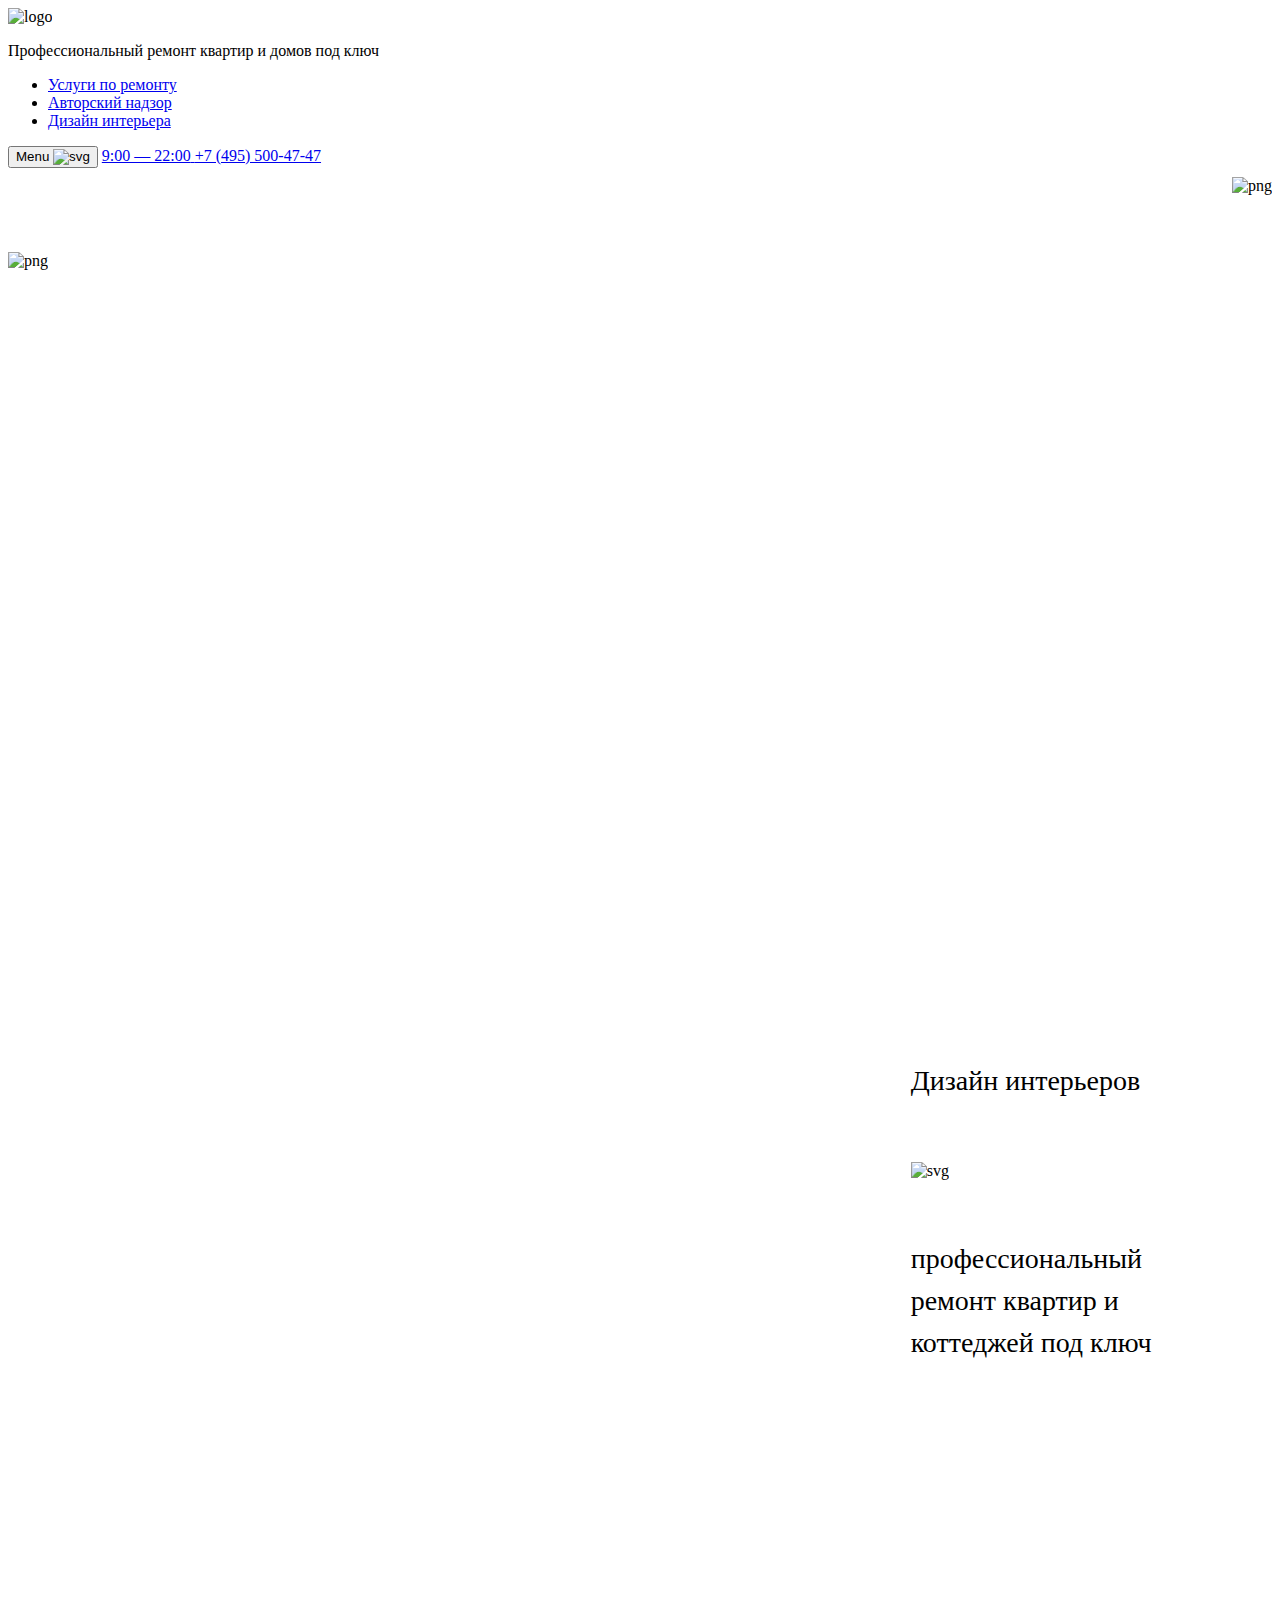
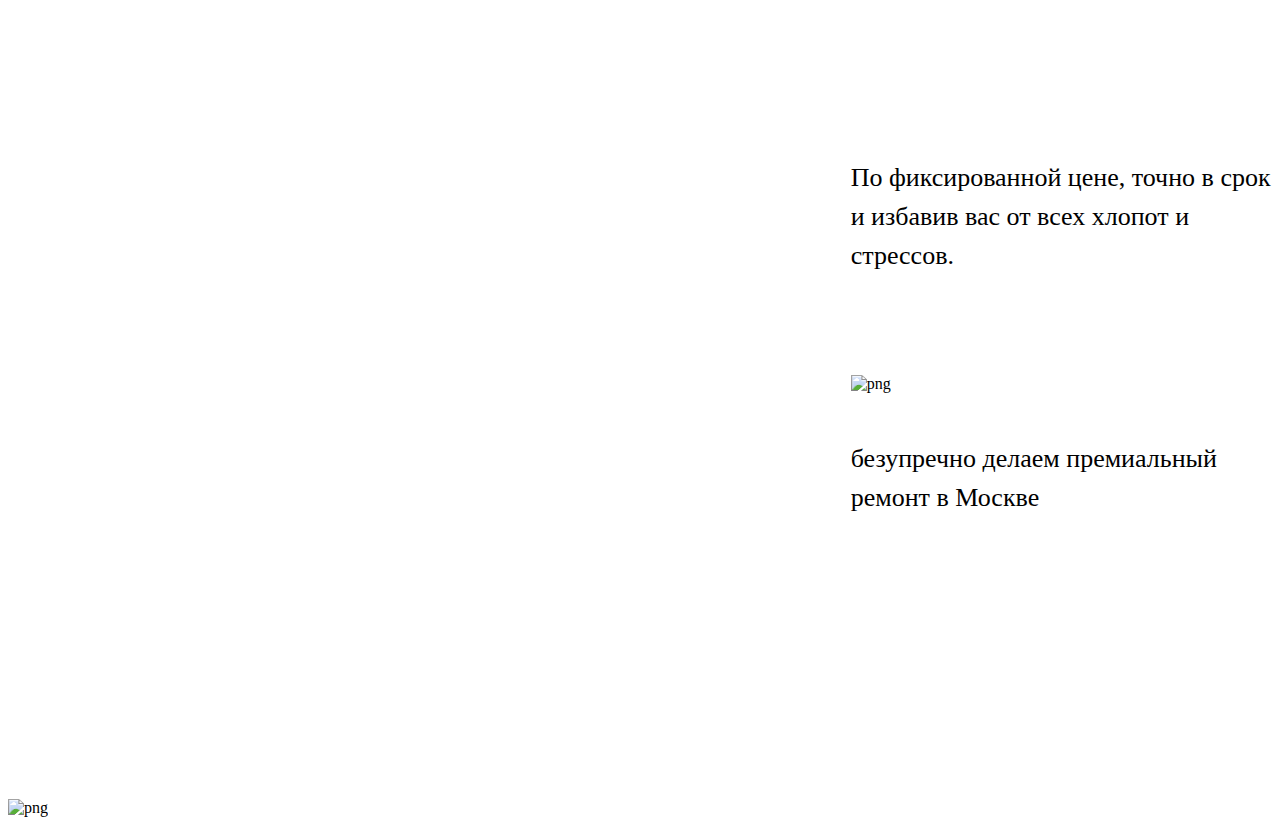
==== index.html @ a5d17398 "feat: add header hero style" ====
<!DOCTYPE html>
<html lang="en">
<head>
    <meta charset="UTF-8">
    <meta name="viewport" content="width=device-width, initial-scale=1.0">
    <link rel="stylesheet" href="./Font/stylesheet.css">
    <link rel="stylesheet" href="./style/style.css">
    <title>Art Home</title>
</head>
<body>

    <header>
        <div class="container-fluid">
            <nav class="navbar full-flex">
                <div class="navbar-left full-flex">
                    <img src="./images/logo.png" alt="logo" class="logo">

                    <p class="logo-text col-4">Профессиональный ремонт квартир и домов под ключ</p>
                </div>
                <div class="navbar-right full-flex">
                    <ul class="nav-menu full-flex">
                        <li class="nav-item"><a href="#!">Услуги по ремонту</a></li>
                        <li class="nav-item"><a href="#!">Авторский надзор</a></li>
                        <li class="nav-item"><a href="#!">Дизайн интерьера</a></li>
                    </ul>

                    <button class="navbar-menu-btn full-flex">Menu <img src="./images/svg/IconInterface.svg" alt="svg"></button>

                    <a href="#!" class="number">
                        <span class="number-time">9:00 — 22:00</span>
                        <span class="number-num">+7 (495) 500-47-47</span>
                    </a>
                </div>
            </nav>
        </div>

        <div class="container">
            <div class="hero col-4">
                <div class="hero-top">
                    <!-- <img src="./images/img.png" class="hero-bg" alt="png"> -->
                    <p class="hero-top-text">Дизайн интерьеров</p>
                    <img src="./images/svg/plus.svg" alt="svg">
                    <p class="hero-top-text">профессиональный ремонт квартир и коттеджей под ключ</p>
                </div>
                <div class="hero-bottom">
                    <p class="hero-bottom-text">
                        По фиксированной цене, точно в срок и избавив вас от всех хлопот и стрессов. 
                    </p>
    
                    <img src="./images/_15 лет.png" alt="png">
                    <p class="hero-bottom-text">
                        безупречно делаем премиальный ремонт в Москве 
                    </p>
                </div>
            </div>
        </div>

        <div class="absolutes">
            <img class="bg-text" src="./images/text-bg-header.png" alt="png">
            <img class="bg-lamp" src="./images/lamp.png" alt="png">
            <img class="bg-chair" src="./images/chair.png" alt="png">
        </div>
    </header>

    
</body>
</html>
---- style/style.css ----
@import url(./global.css);
@import url(./grid.css);
@import url(./navbar.css);

header {
    background-color: var(--color-green);
    padding-bottom: 200px;
    position: relative;
}

header .container {
    display: flex;
    justify-content: end;
}

.hero {
    margin-top: 600px;
}

.hero-top {
    background-color: var(--color-dark2);
    border-radius: 10px;

    margin-bottom: 300px;
    padding: 264px 60px 66px;
}

.hero .hero-top .hero-top-text {
    font-family: Futura PT;
    font-size: 28px;
    font-weight: 400;
    line-height: 42px;
    text-align: left;

    color: var(--color-white);
}

.hero .hero-top img {
    margin: 32px 0 30px;
}

.hero .hero-bottom .hero-bottom-text {
    font-family: Futura PT;
    font-size: 26px;
    font-weight: 400;
    line-height: 39px;
    text-align: left;

    color: var(--color-white);
    margin-bottom: 100px;

}

.hero .hero-bottom img {
    margin-bottom: 20px;
}

.absolutes .bg-text {
    position: absolute;    
    left: 0;
    top: 244px;
}

.absolutes .bg-chair {
    position: absolute;
    bottom: 0;
    left: 0;
}

.absolutes .bg-lamp {
    position: absolute;
    right: 0;
    top: 169px;
}
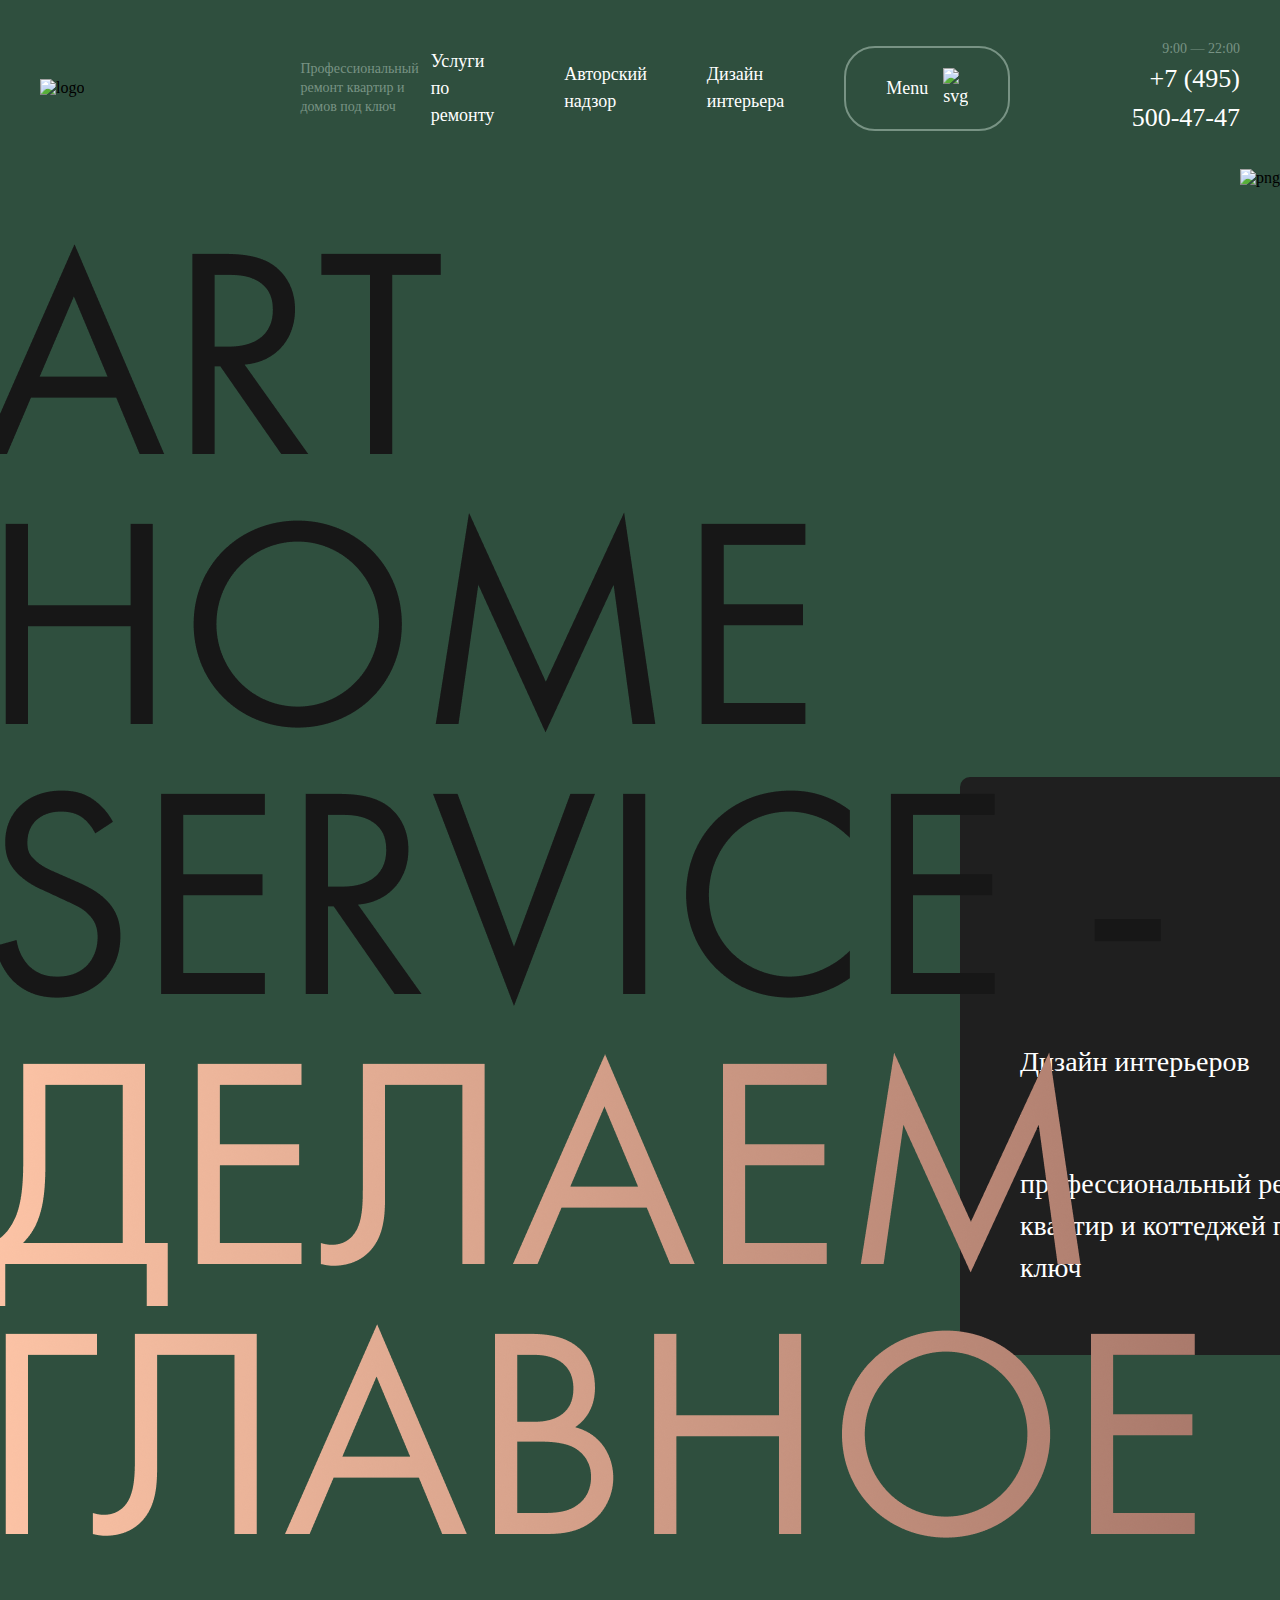
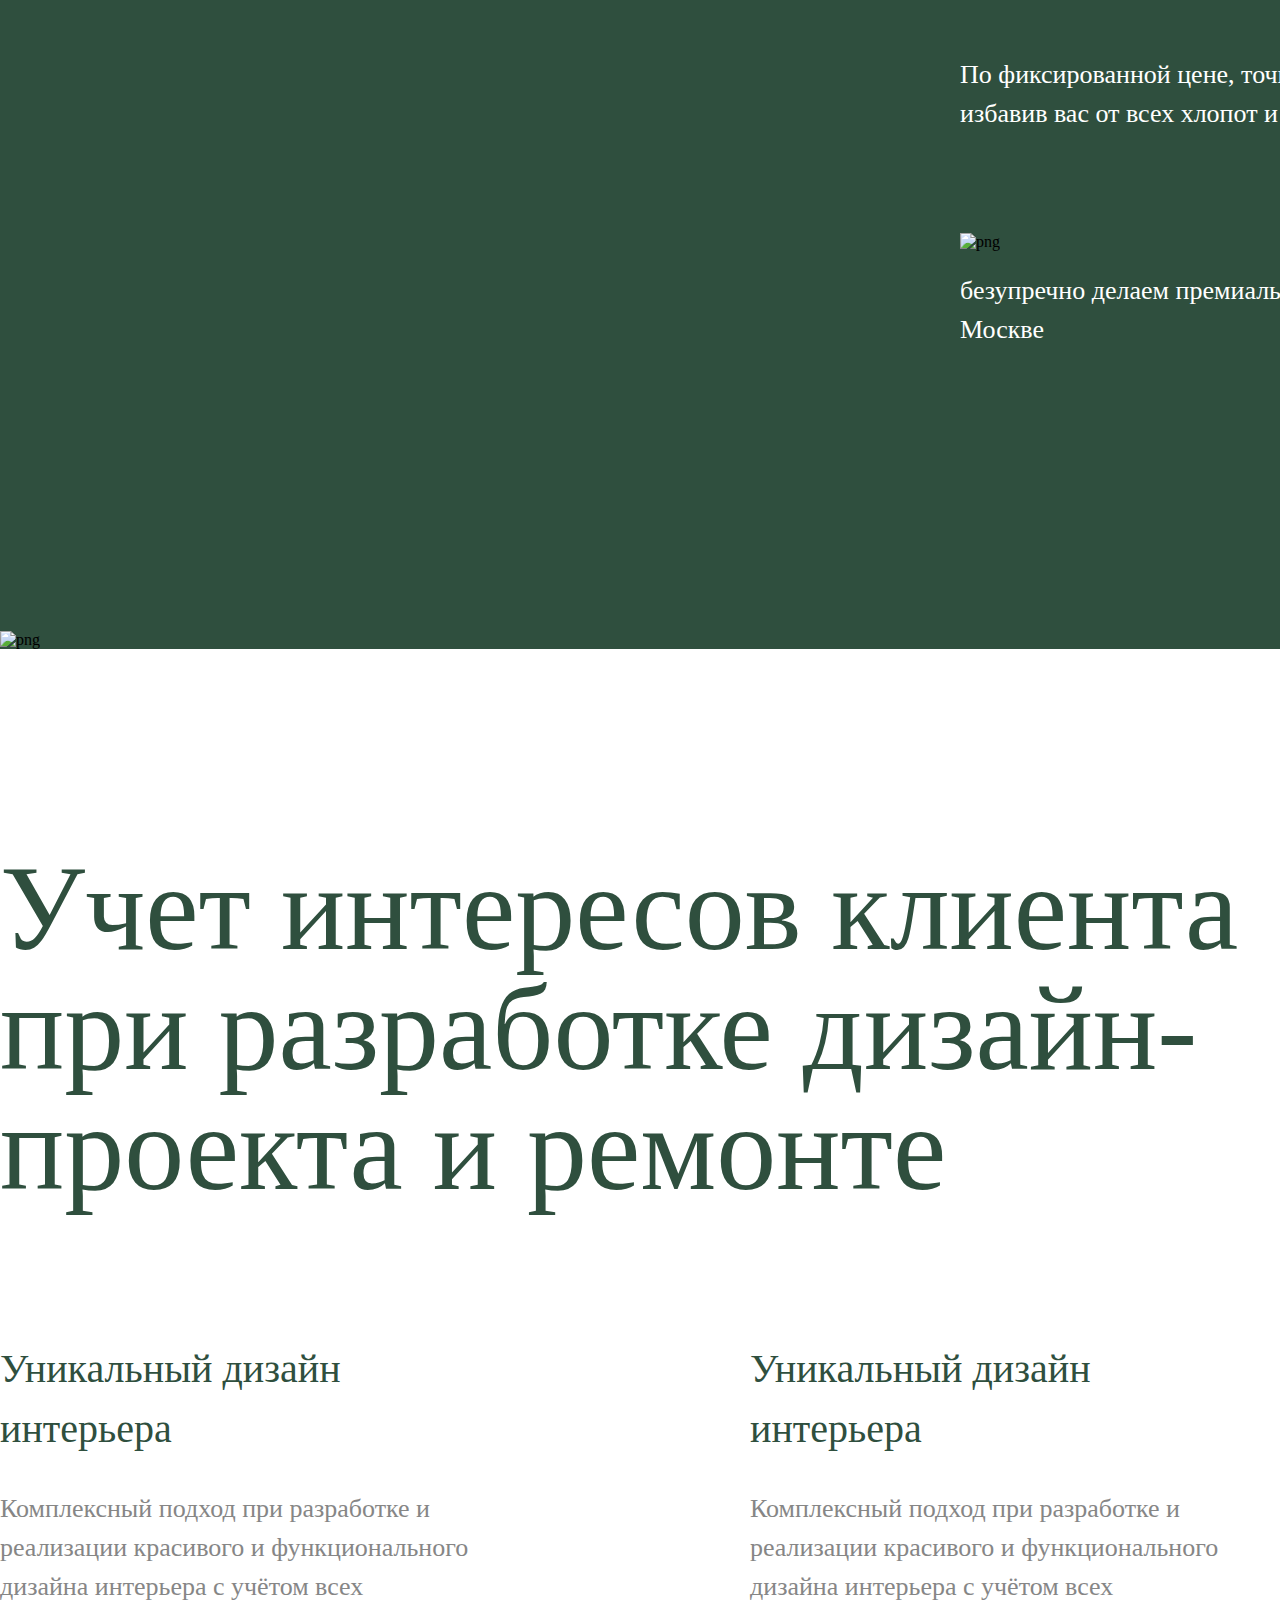
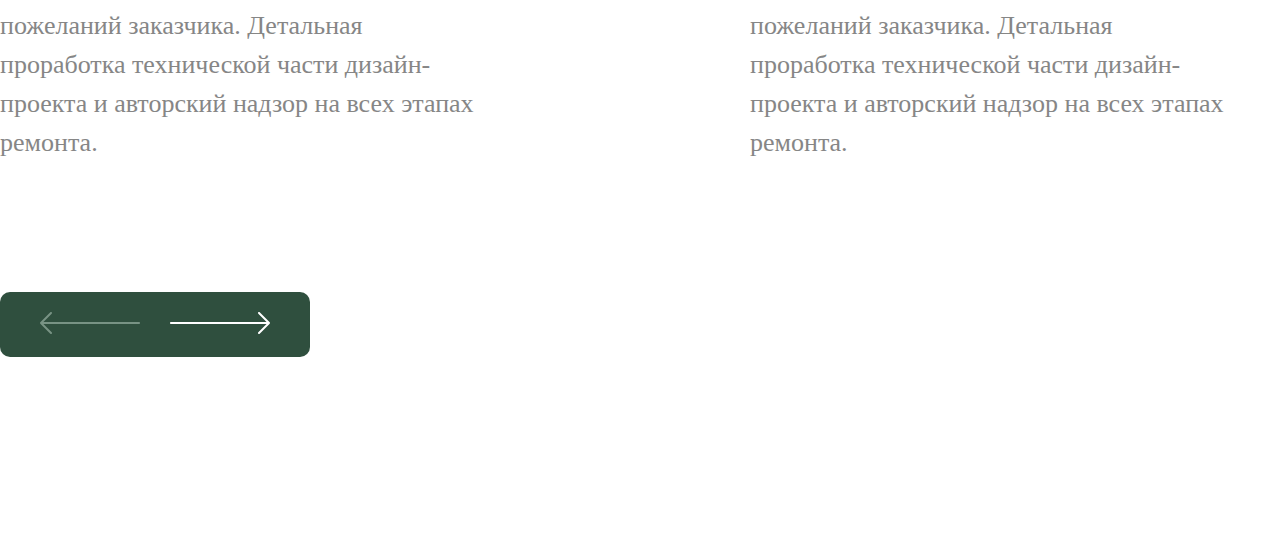
==== commit cee4afd8: "feat: add advertisement section" ====
--- a/index.html
+++ b/index.html
@@ -62,6 +62,35 @@
         </div>
     </header>
 
+
+    <main>
+        <section class="advertisement">
+            <div class="container">
+                <h2 class="advert-title section-title-green">Учет интересов клиента при разработке дизайн-проекта и ремонте</h2>
+                <div class="row">
+                    <div class="col-4">
+                        <div class="card">
+                            <img src="./images/design.png" alt="">
+                            <h3 class="card-title">Уникальный дизайн интерьера</h3>
+                            <p class="card-description">Комплексный подход при разработке и реализации красивого и функционального дизайна интерьера с учётом всех пожеланий заказчика. Детальная проработка технической части дизайн-проекта и авторский надзор на всех этапах ремонта.</p>
+                        </div>
+                    </div>
+                    <div class="col-4">
+                        <div class="card">
+                            <img src="./images/design.png" alt="">
+                            <h3 class="card-title">Уникальный дизайн интерьера</h3>
+                            <p class="card-description">Комплексный подход при разработке и реализации красивого и функционального дизайна интерьера с учётом всех пожеланий заказчика. Детальная проработка технической части дизайн-проекта и авторский надзор на всех этапах ремонта.</p>
+                        </div>
+                    </div>
+                </div>
+                <div class="buttons">
+                    <button class="next"><img src="./images/svg/IconInterface (1).svg" alt=""></button>
+                    <button class="prev"><img src="./images/svg/IconInterface (2).svg" alt=""></button>
+                </div>
+            </div>
+        </section>
+    </main>
+
     
 </body>
 </html>--- a/style/style.css
+++ b/style/style.css
@@ -56,7 +56,7 @@
 }
 
 .absolutes .bg-text {
-    position: absolute;    
+    position: absolute;
     left: 0;
     top: 244px;
 }
@@ -71,4 +71,65 @@
     position: absolute;
     right: 0;
     top: 169px;
+}
+
+/* ============================================      */
+
+
+.advertisement {
+    padding: 200px 0;
+}
+
+.advertisement .row {
+    gap: 270px;
+}
+
+.advertisement .card {
+    display: flex;
+    flex-direction: column;
+    gap: 30px;
+    align-items: flex-start;
+}
+
+.advertisement .card .card-title {
+    font-family: Futura PT;
+    font-size: 40px;
+    font-weight: 400;
+    line-height: 60px;
+    text-align: left;
+
+    color: var(--color-green);
+}
+
+.advertisement .card .card-description {
+    font-family: Futura PT;
+    font-size: 26px;
+    font-weight: 400;
+    line-height: 39px;
+    text-align: left;
+
+    color: var(--color-gray);
+
+}
+
+.advertisement .buttons {
+    margin-top: 130px;
+    display: flex;
+}
+
+.advertisement .buttons button {
+    padding: 20px 40px;
+    background-color: var(--color-green);
+    border: none;
+}
+
+.advertisement .buttons .prev {
+    border-top-right-radius: 10px;
+    border-bottom-right-radius: 10px;
+    padding-left: 15px;
+}
+.advertisement .buttons .next {
+    border-top-left-radius: 10px;
+    border-bottom-left-radius: 10px;
+    padding-right: 15px;
 }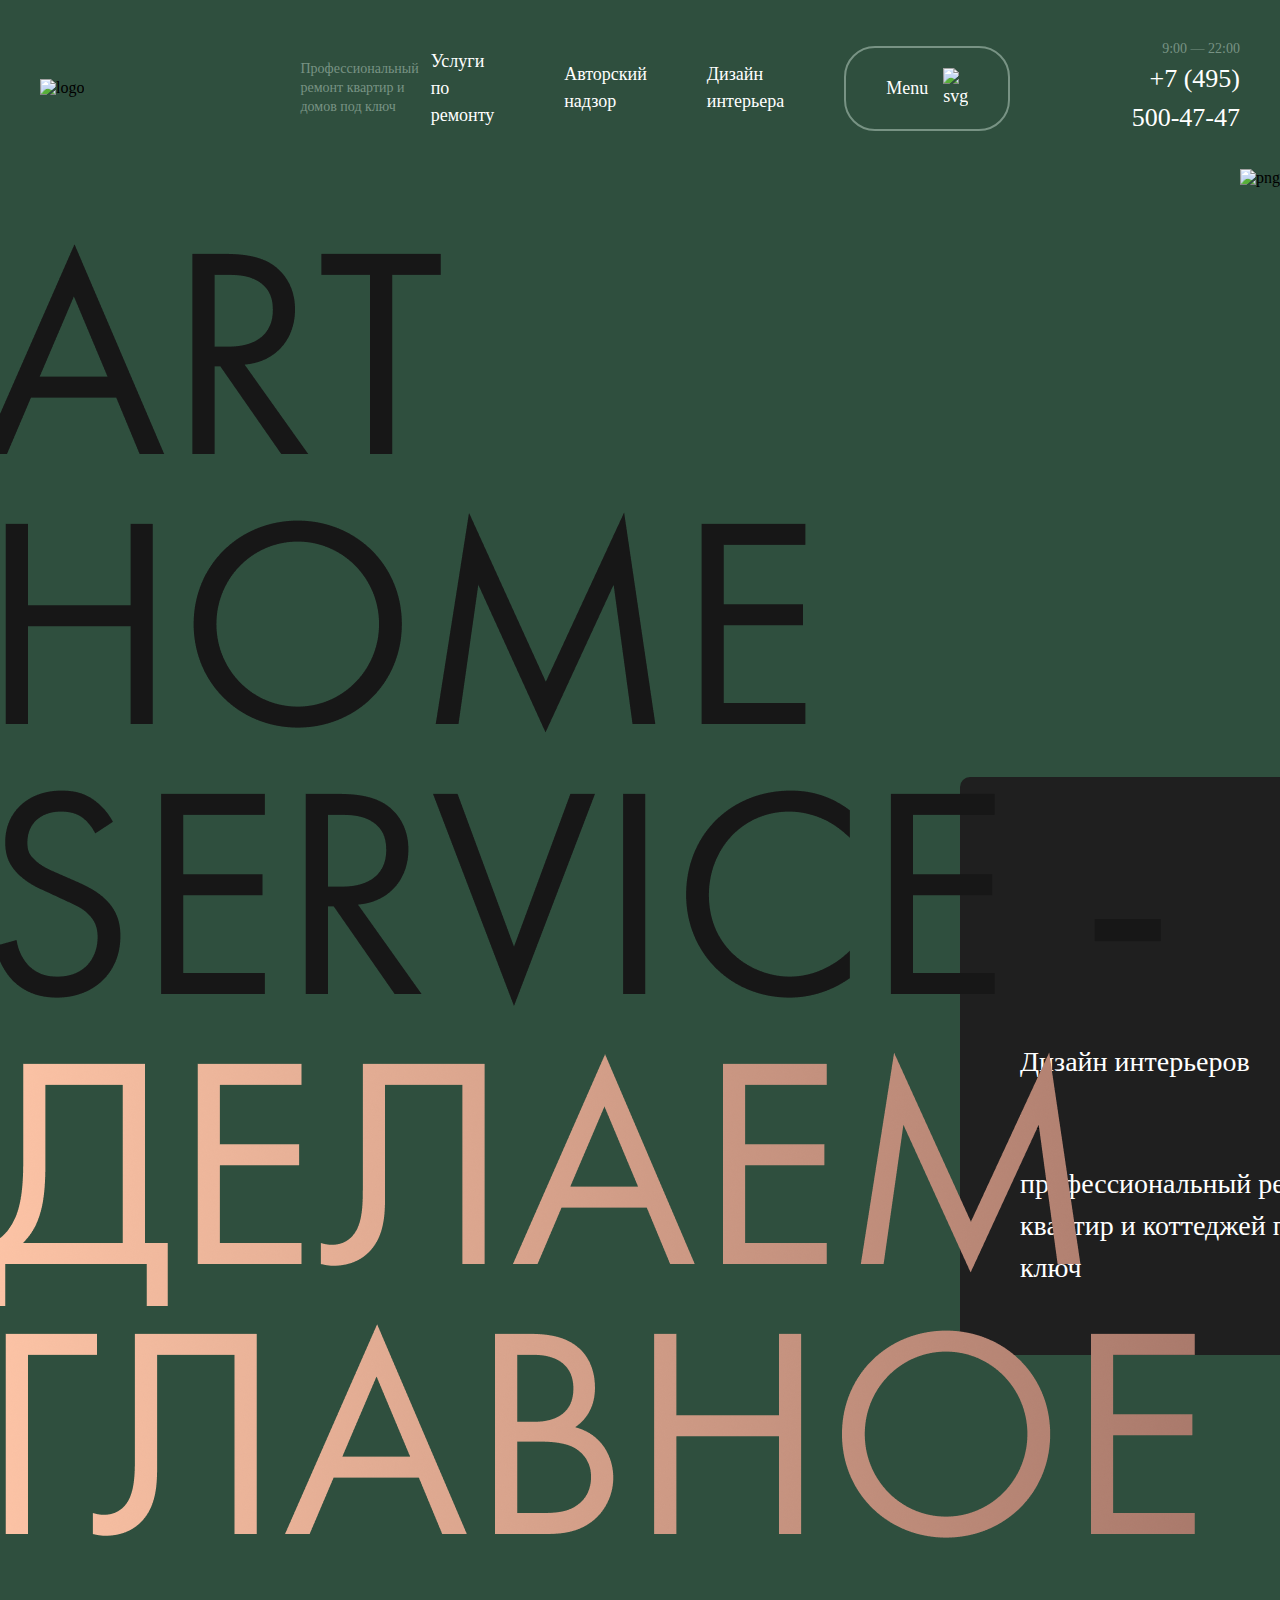
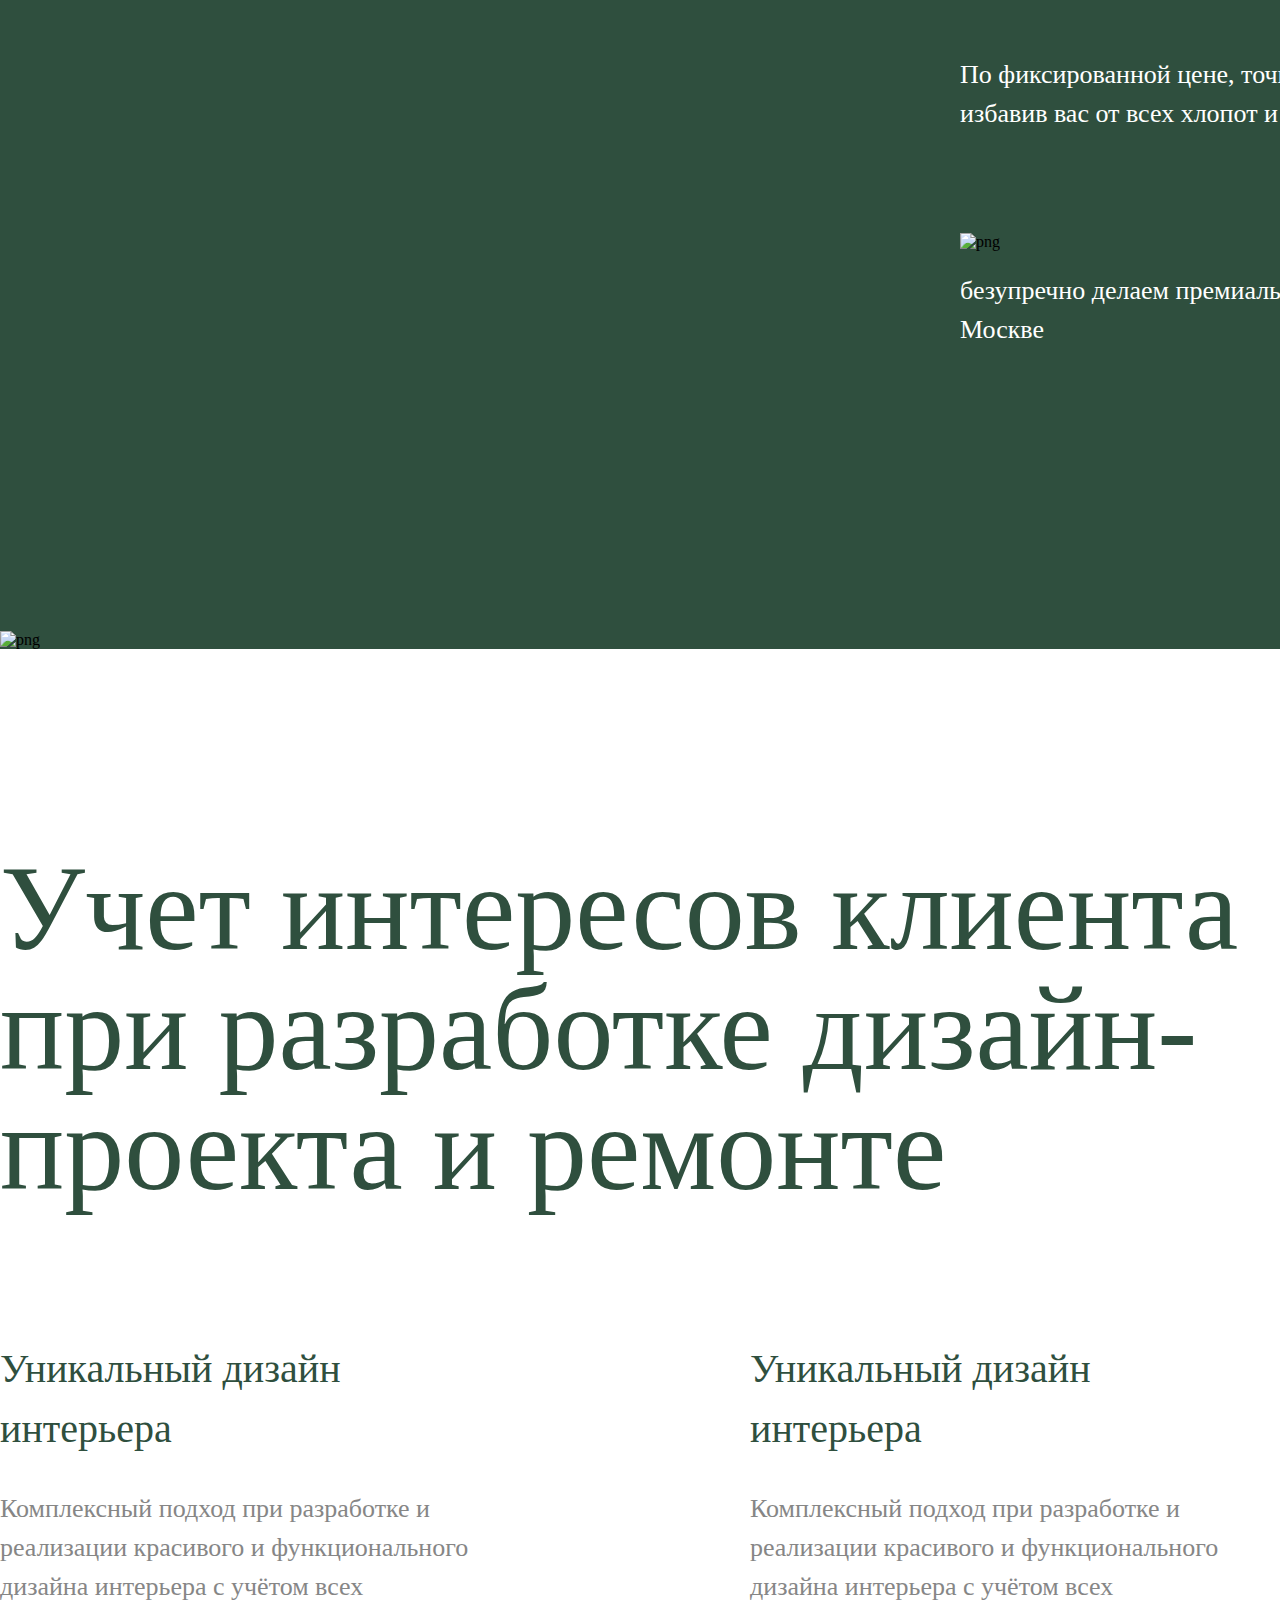
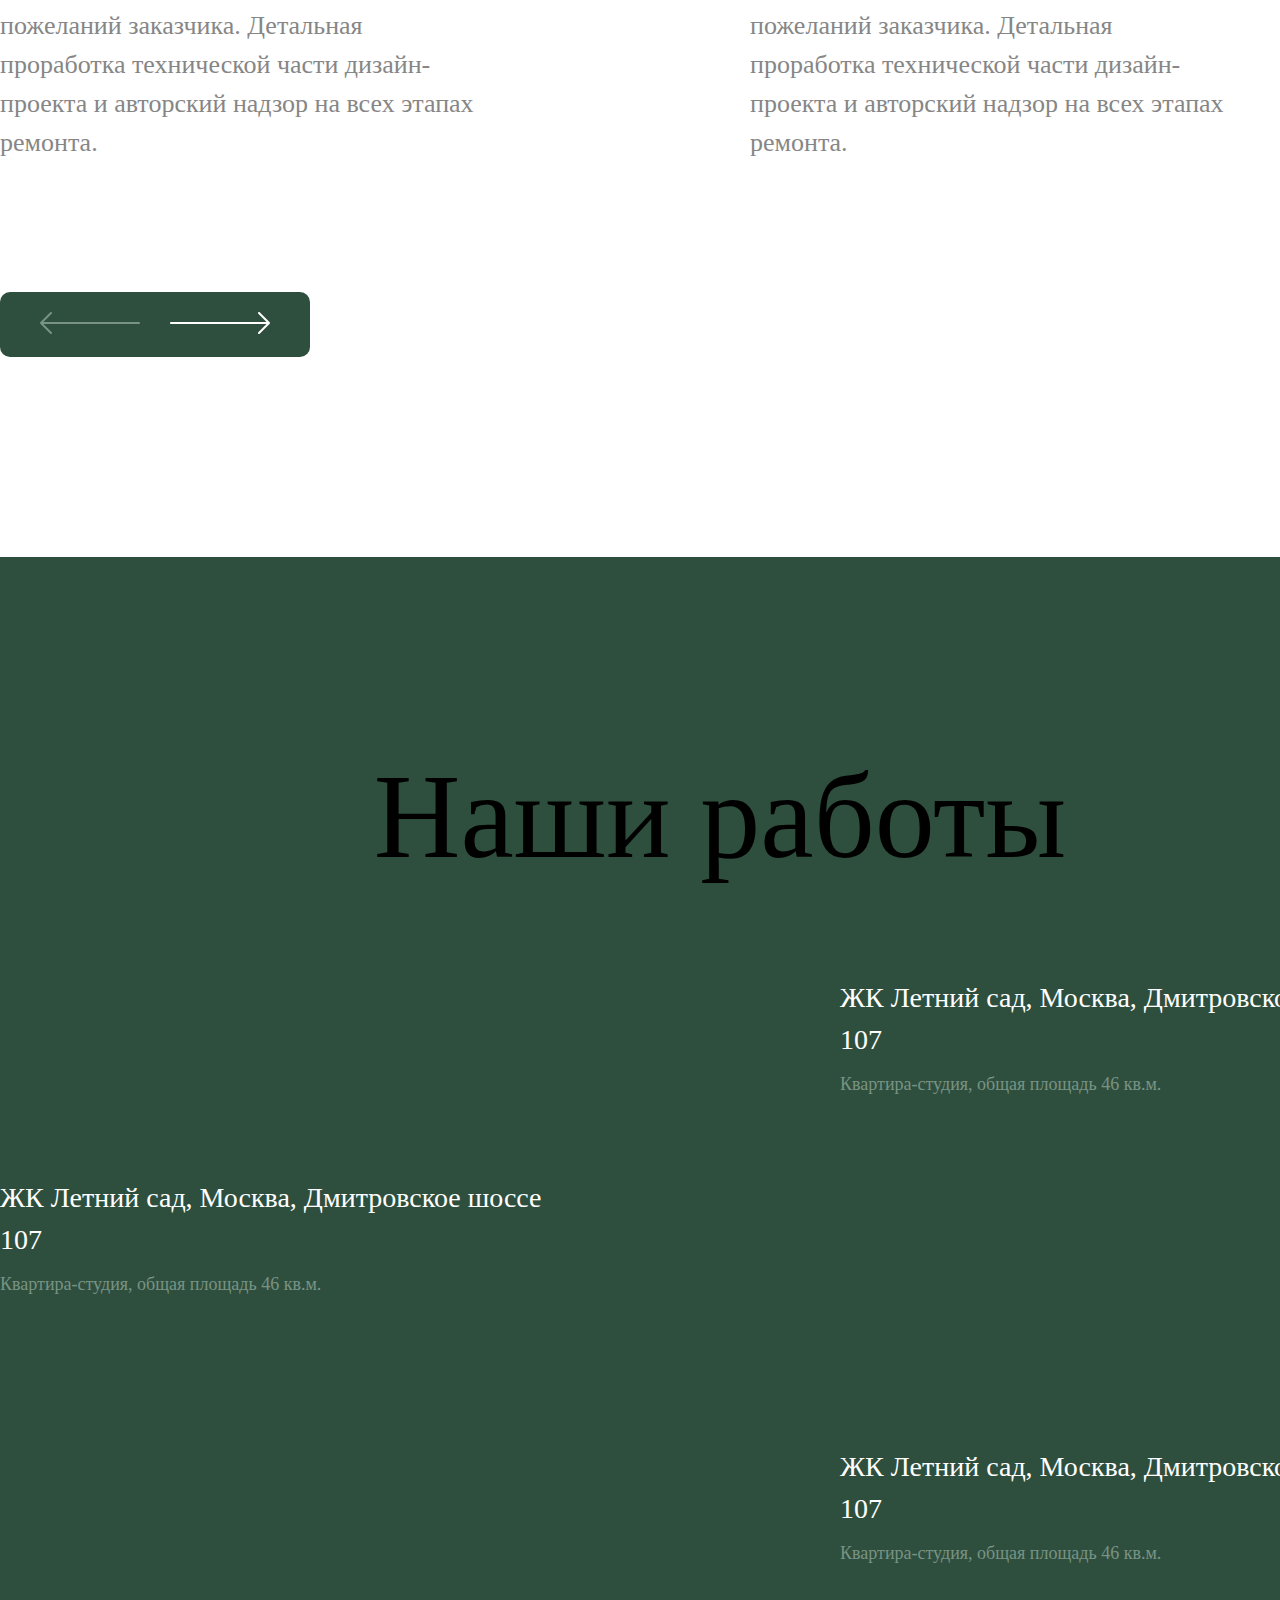
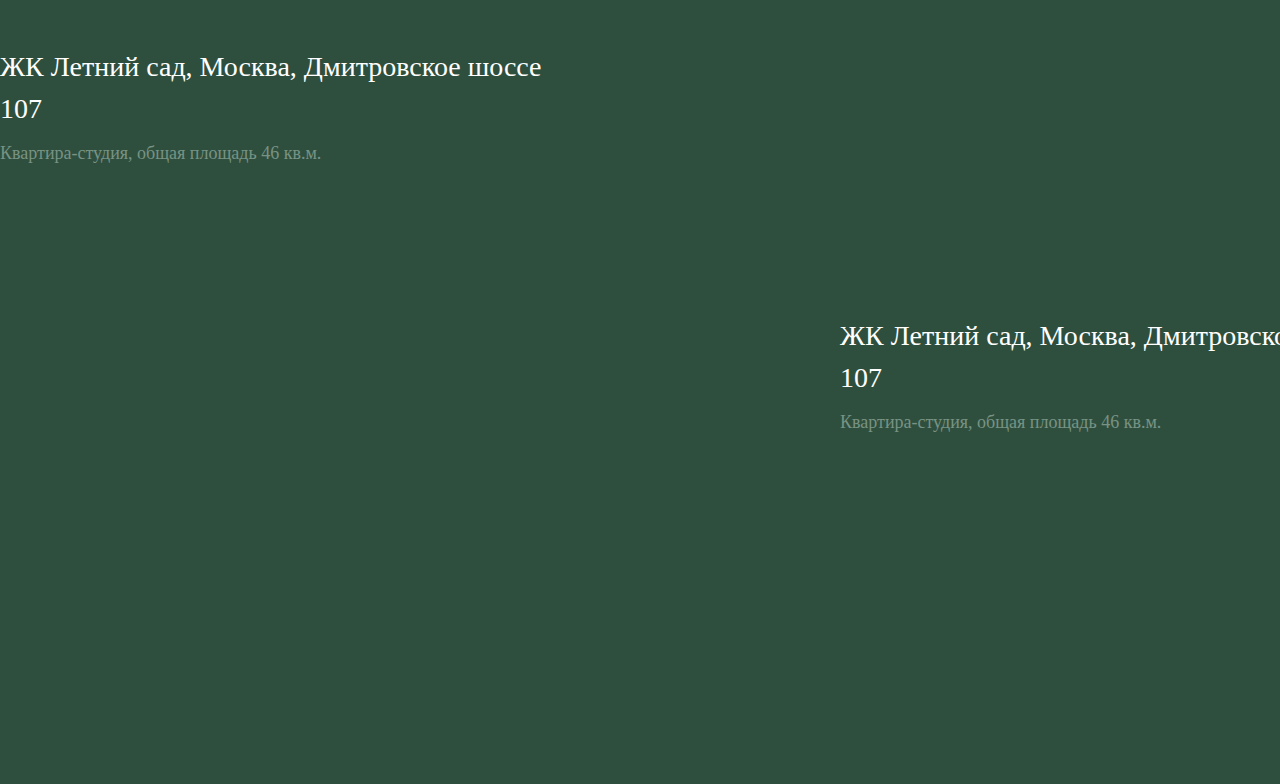
==== commit 983aa126: "feat: add our-work section" ====
--- a/index.html
+++ b/index.html
@@ -89,6 +89,99 @@
                 </div>
             </div>
         </section>
+
+        <section class="out-work">
+            <div class="container">
+                <h2 class="section-title-gradient">Наши работы</h2>
+
+                <div class="out-work-content">
+                    <div class="content-left">
+                        <div class="content-card">
+                            <h3 class="card-title">ЖК Летний сад, Москва, Дмитровское шоссе 107</h3>
+
+                            <p class="card-description">Квартира-студия, общая площадь 46 кв.м.</p>
+
+                            <div class="images">
+                                <div class="image-top">
+                                    <img src="./images/IMGP3961.png" alt="">
+                                </div>
+                                <div class="image-bottom">
+                                    <img src="./images/image 21 (1).png" alt="">
+                                    <img src="./images/image 21 (1).png" alt="">
+                                    <img src="./images/image 21 (1).png" alt="">
+                                </div>
+                            </div>
+                        </div>
+                        <div class="content-card">
+                            <h3 class="card-title">ЖК Летний сад, Москва, Дмитровское шоссе 107</h3>
+
+                            <p class="card-description">Квартира-студия, общая площадь 46 кв.м.</p>
+
+                            <div class="images">
+                                <div class="image-top">
+                                    <img src="./images/IMGP3961.png" alt="">
+                                </div>
+                                <div class="image-bottom">
+                                    <img src="./images/image 21 (1).png" alt="">
+                                    <img src="./images/image 21 (1).png" alt="">
+                                    <img src="./images/image 21 (1).png" alt="">
+                                </div>
+                            </div>
+                        </div>
+                    </div>
+                    <div class="content-right">
+                        <div class="content-card">
+                            <h3 class="card-title">ЖК Летний сад, Москва, Дмитровское шоссе 107</h3>
+
+                            <p class="card-description">Квартира-студия, общая площадь 46 кв.м.</p>
+
+                            <div class="images">
+                                <div class="image-top">
+                                    <img src="./images/IMGP3961.png" alt="">
+                                </div>
+                                <div class="image-bottom">
+                                    <img src="./images/image 21 (1).png" alt="">
+                                    <img src="./images/image 21 (1).png" alt="">
+                                    <img src="./images/image 21 (1).png" alt="">
+                                </div>
+                            </div>
+                        </div>
+                        <div class="content-card">
+                            <h3 class="card-title">ЖК Летний сад, Москва, Дмитровское шоссе 107</h3>
+
+                            <p class="card-description">Квартира-студия, общая площадь 46 кв.м.</p>
+
+                            <div class="images">
+                                <div class="image-top">
+                                    <img src="./images/IMGP3961.png" alt="">
+                                </div>
+                                <div class="image-bottom">
+                                    <img src="./images/image 21 (1).png" alt="">
+                                    <img src="./images/image 21 (1).png" alt="">
+                                    <img src="./images/image 21 (1).png" alt="">
+                                </div>
+                            </div>
+                        </div>
+                        <div class="content-card">
+                            <h3 class="card-title">ЖК Летний сад, Москва, Дмитровское шоссе 107</h3>
+
+                            <p class="card-description">Квартира-студия, общая площадь 46 кв.м.</p>
+
+                            <div class="images">
+                                <div class="image-top">
+                                    <img src="./images/IMGP3961.png" alt="">
+                                </div>
+                                <div class="image-bottom">
+                                    <img src="./images/image 21 (1).png" alt="">
+                                    <img src="./images/image 21 (1).png" alt="">
+                                    <img src="./images/image 21 (1).png" alt="">
+                                </div>
+                            </div>
+                        </div>
+                    </div>
+                </div>
+            </div>
+        </section>
     </main>
 
     
--- a/style/style.css
+++ b/style/style.css
@@ -132,4 +132,65 @@
     border-top-left-radius: 10px;
     border-bottom-left-radius: 10px;
     padding-right: 15px;
+}
+
+/* ============================== Out work section */
+
+.out-work {
+    background-color: var(--color-green);
+    padding: 200px 0;
+}
+
+.out-work .section-title-gradient{ 
+    margin-bottom: 100px;
+}
+
+.out-work .out-work-content {
+    display: flex;
+    gap: 270px;
+}
+
+.out-work .out-work-content .content-left,
+.out-work .out-work-content .content-right {
+    display: flex;
+    flex-direction: column;
+    gap: 200px;
+    width: 570px;
+}
+
+.out-work .out-work-content .content-left {
+    padding-top: 200px;
+}
+
+.out-work .out-work-content .content-card .card-title{
+    font-family: Futura PT;
+    font-size: 28px;
+    font-weight: 400;
+    line-height: 42px;
+    text-align: left;
+    color: var(--color-white);
+    margin-bottom: 10px;
+}
+
+.out-work .out-work-content .content-card .card-description{
+    font-family: Futura PT;
+    font-size: 18px;
+    font-weight: 400;
+    line-height: 27px;
+    text-align: left;
+    
+    color: var(--color-green-light);
+    margin-bottom: 30px;
+}
+
+.out-work .out-work-content .content-card .images .image-bottom {
+    display: flex;
+    gap: 30px;
+    width: 90px;
+    height: 70px;
+    margin-top: 30px;
+}
+
+.out-work .out-work-content .content-card .images .image-bottom img {
+    width: 100%;
 }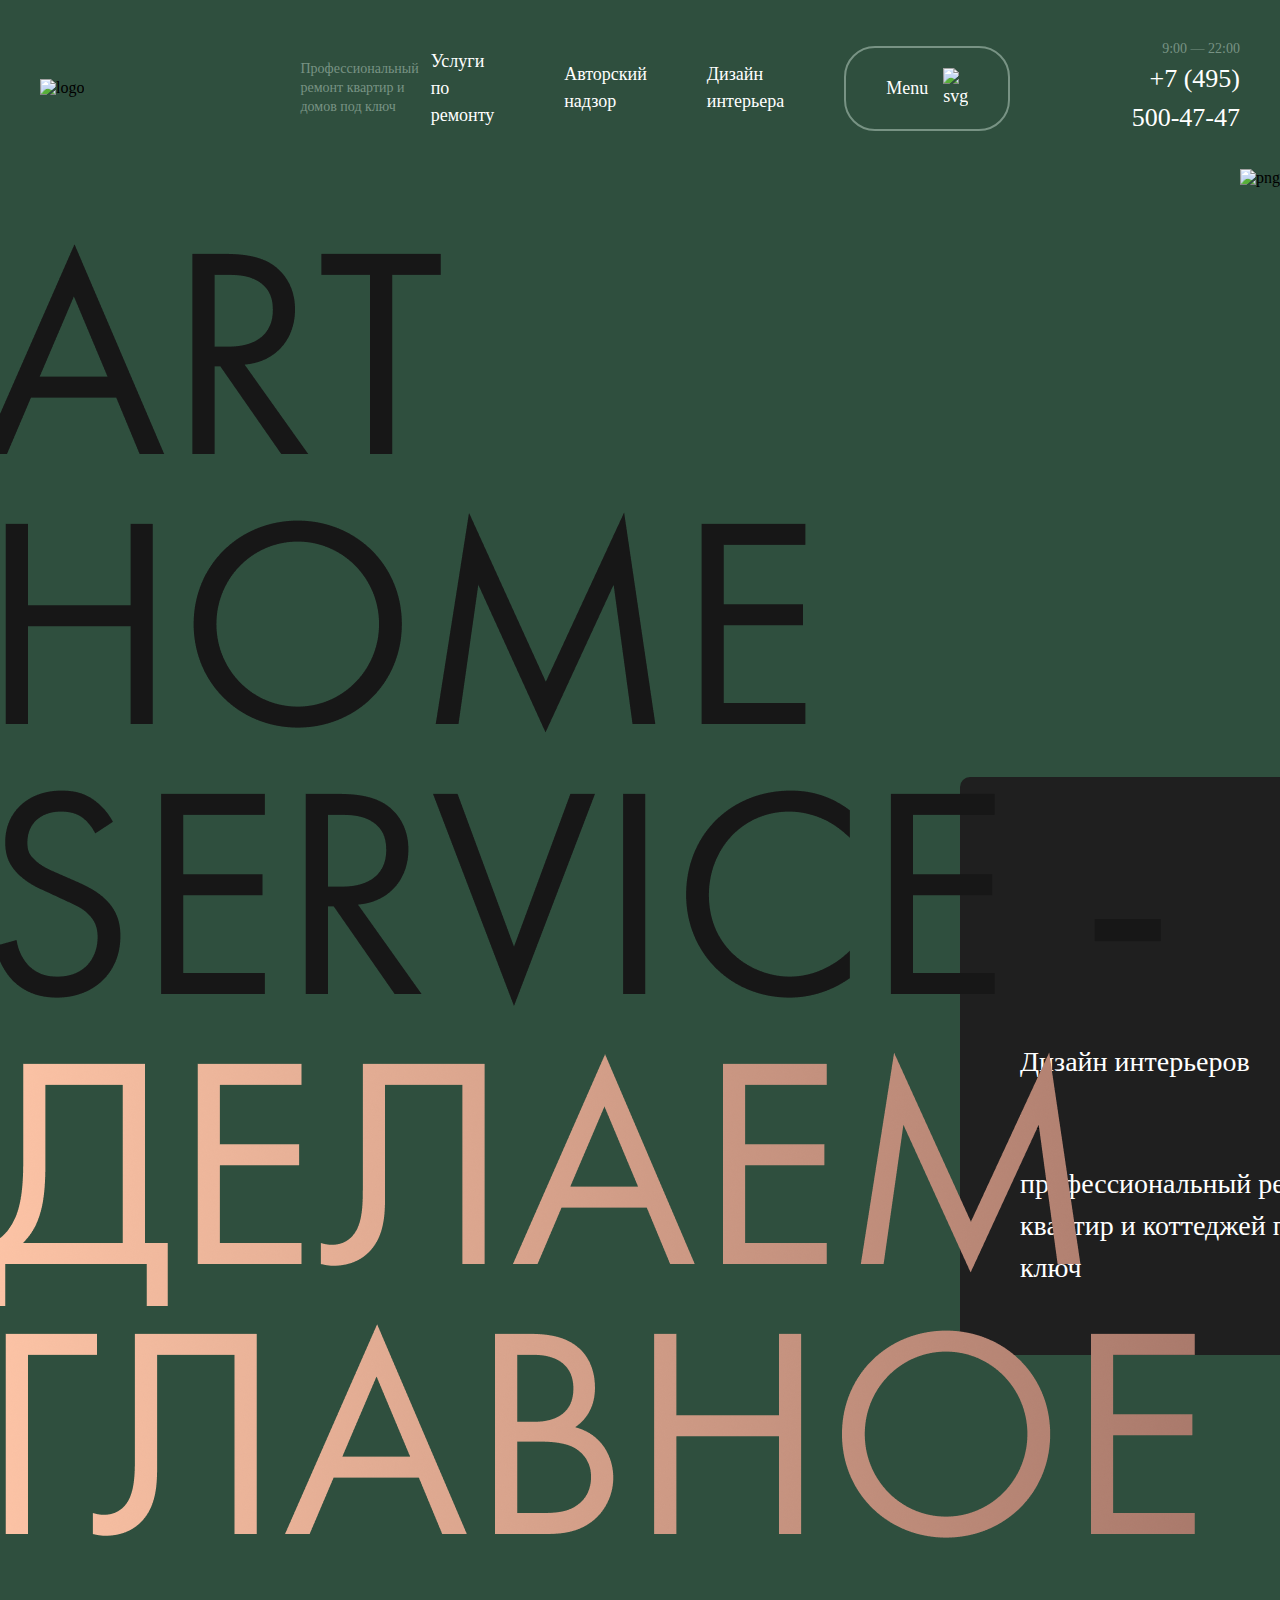
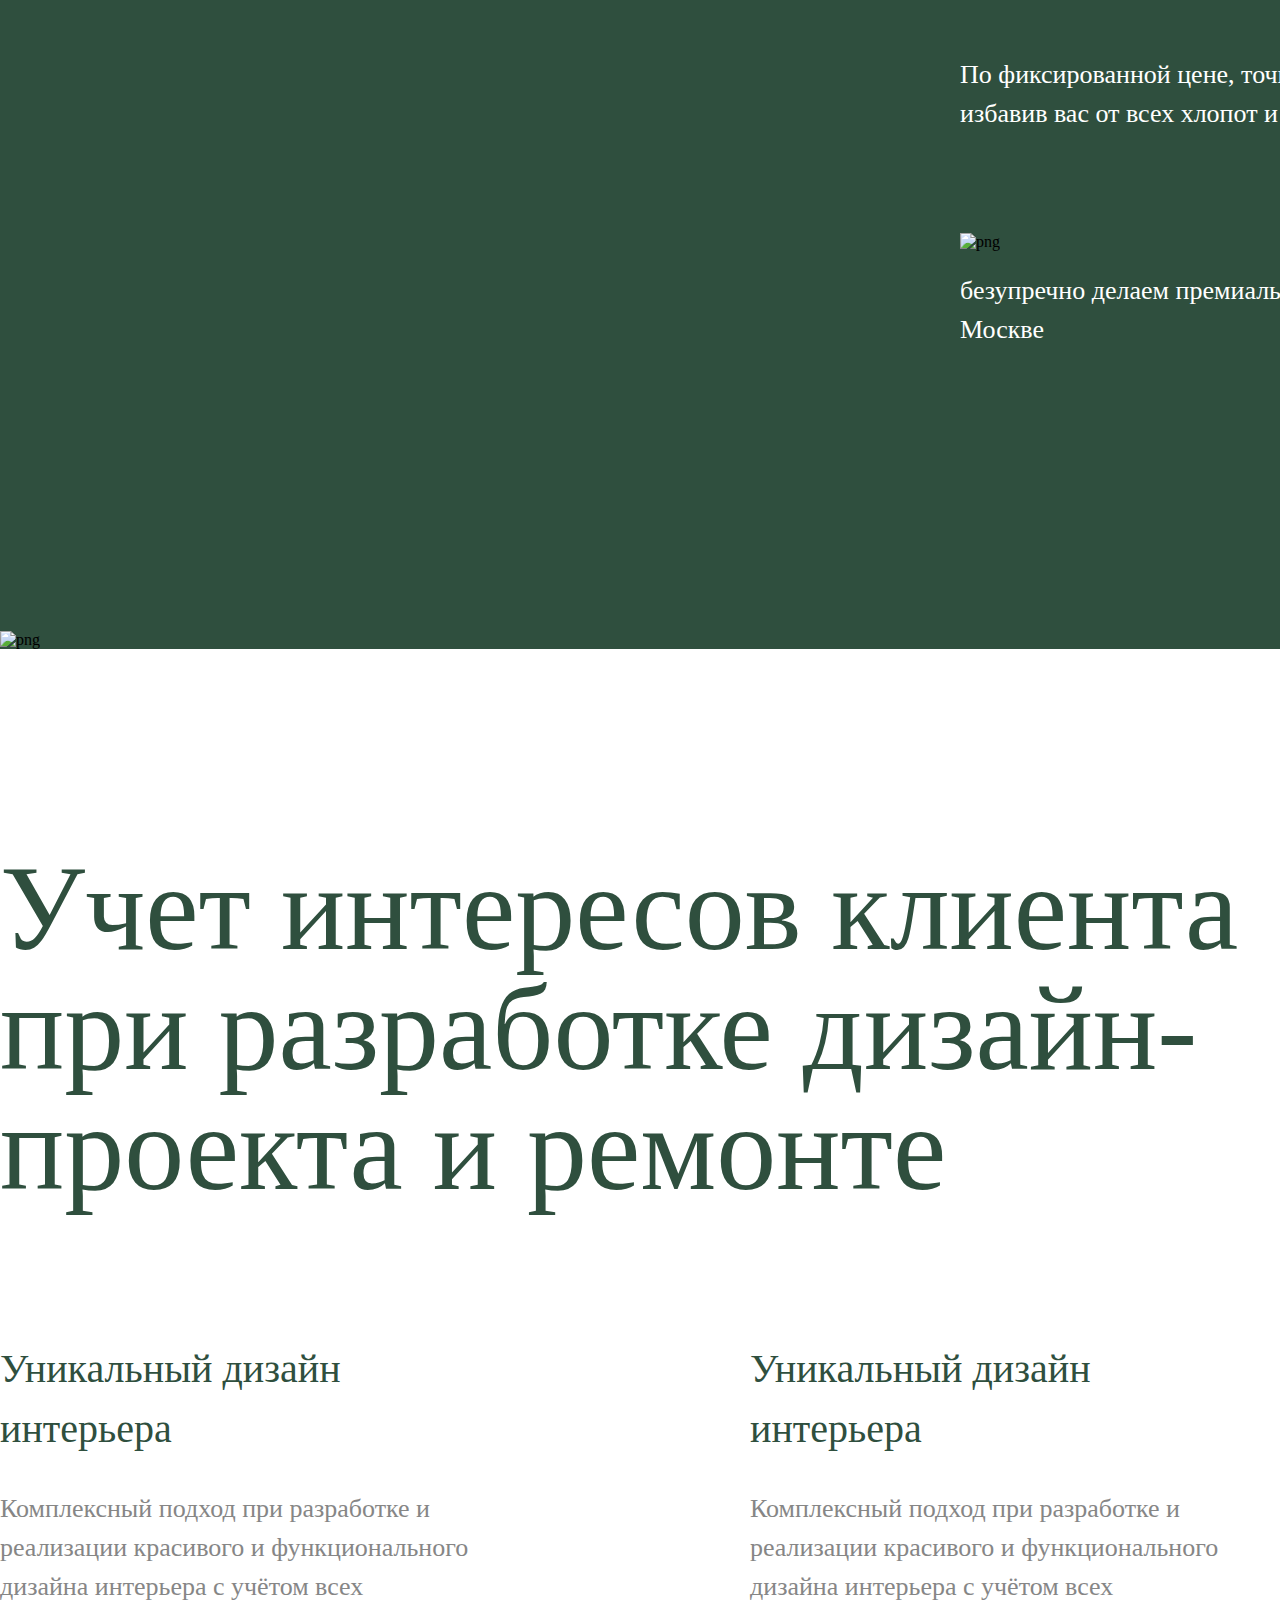
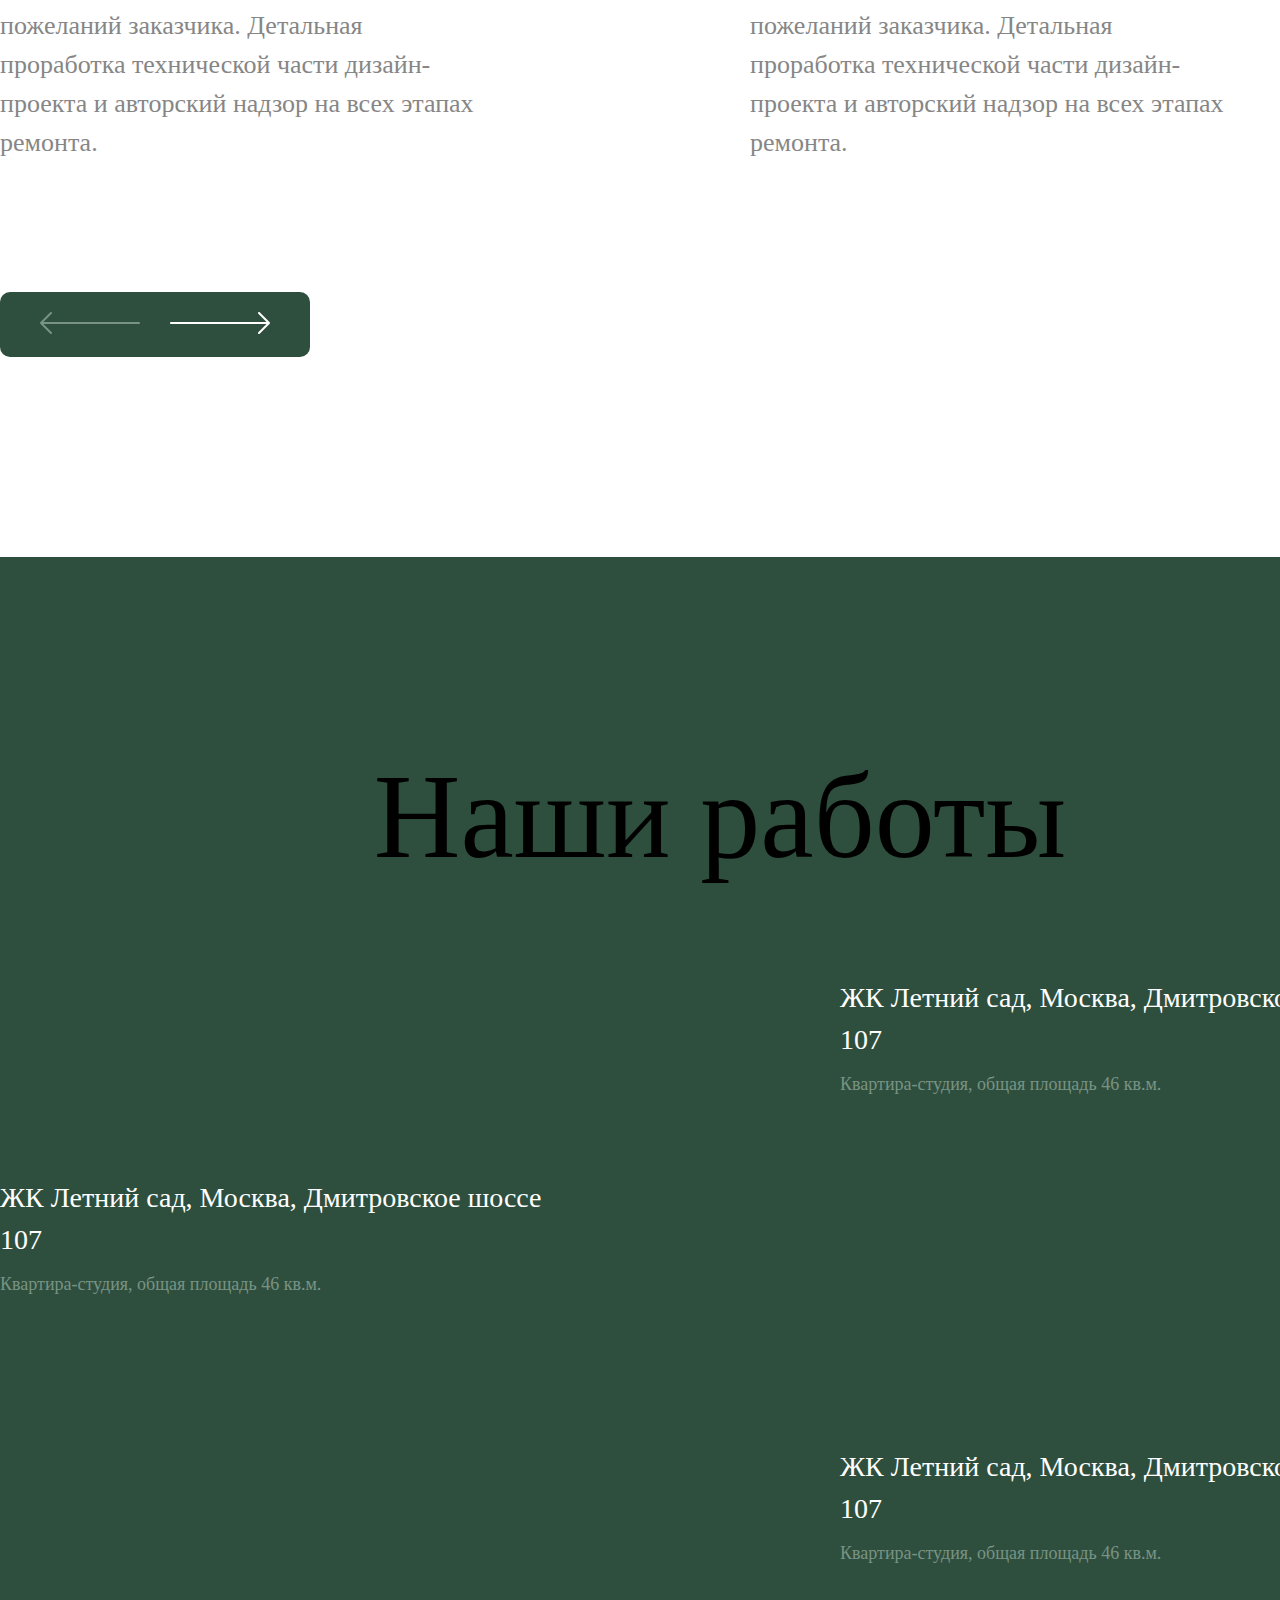
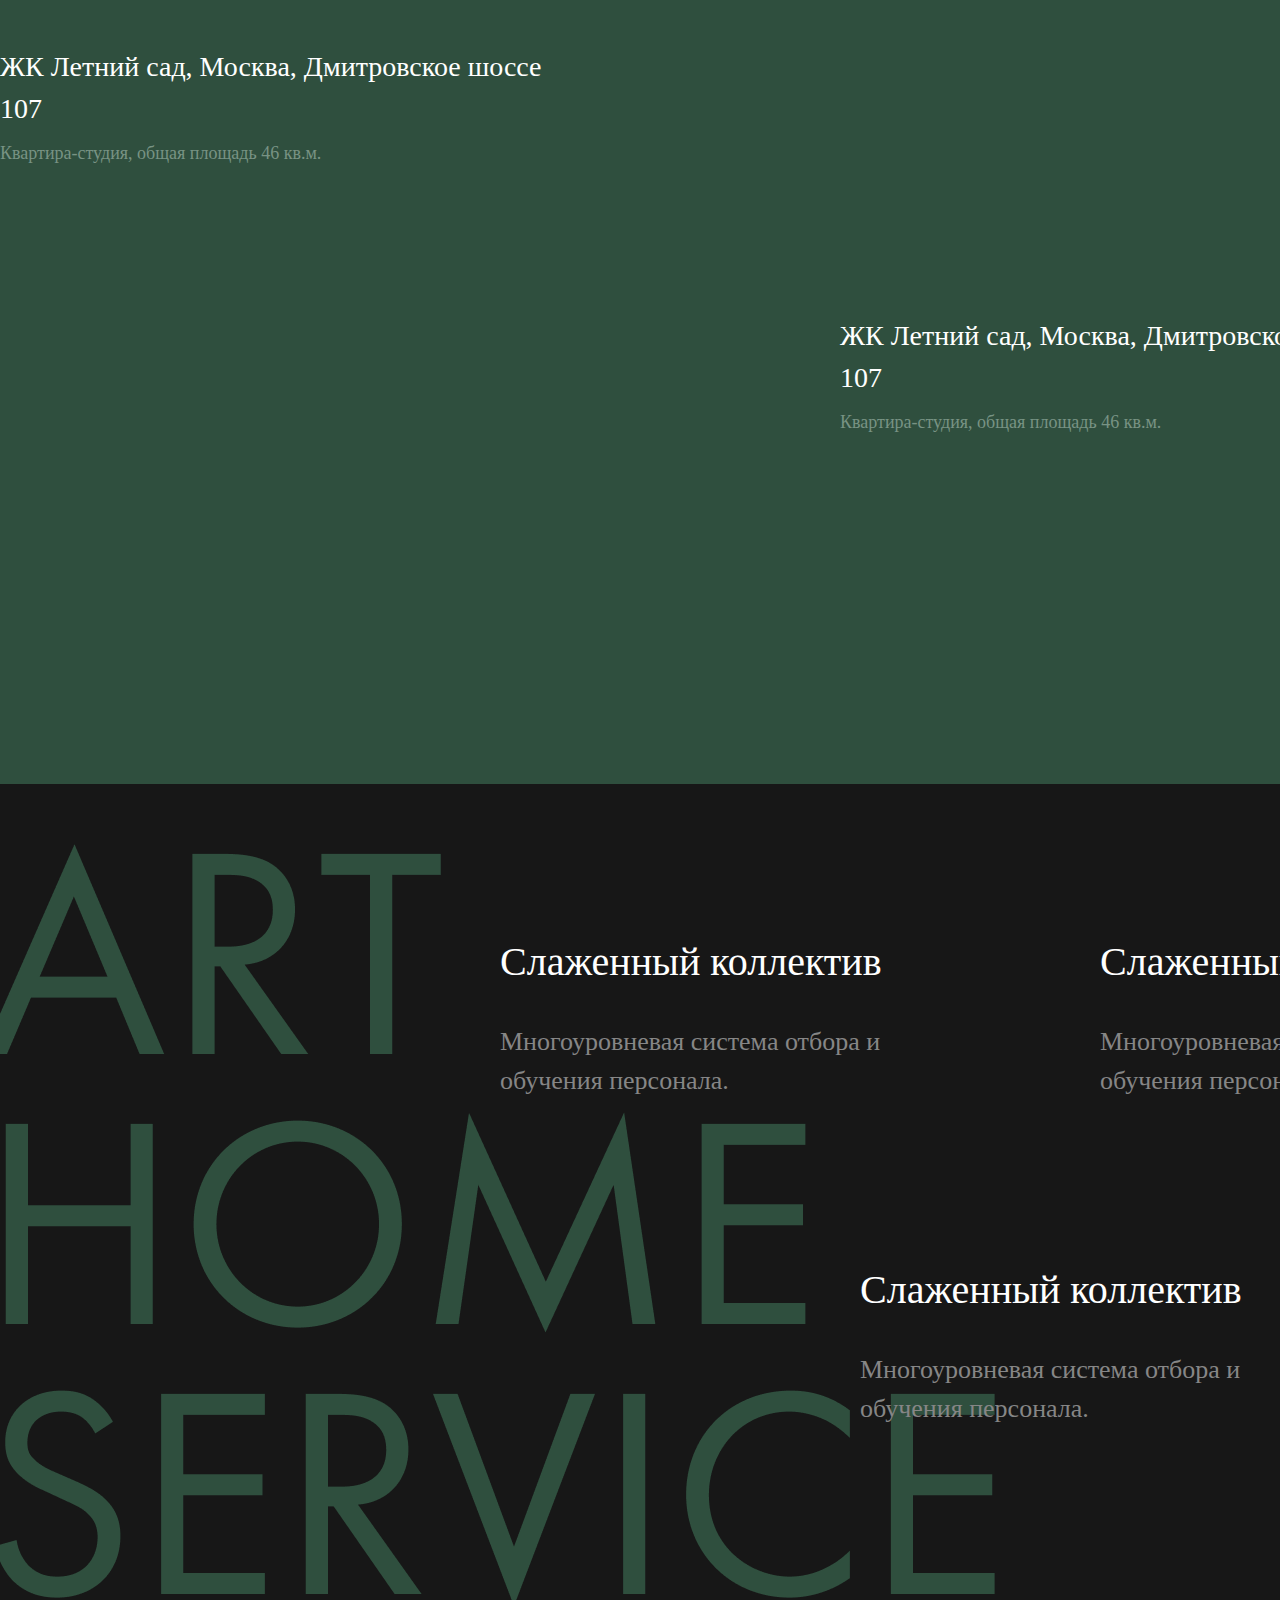
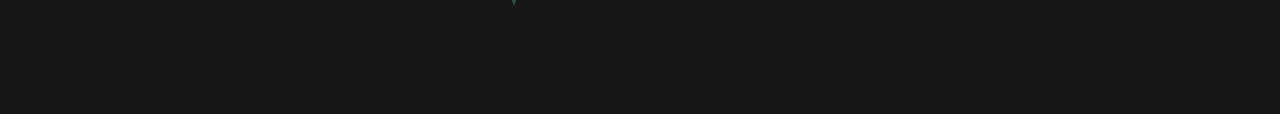
==== commit db92a2e6: "feat: add slider section" ====
--- a/index.html
+++ b/index.html
@@ -182,6 +182,40 @@
                 </div>
             </div>
         </section>
+
+        <section class="slide">
+            <img src="./images/Art home service.png" class="title-image" alt="png">
+
+            <div class="container">
+                <div class="slider">
+                    <div class="position-slider">
+                        <div class="slider-list list-top">
+                            <div class="slider-card">
+                                <h3 class="slider-card-title">Слаженный коллектив</h3>
+                                <p class="slider-card-description">Многоуровневая система отбора и обучения персонала.</p>
+                            </div>
+                            <div class="slider-card">
+                                <h3 class="slider-card-title">Слаженный коллектив</h3>
+                                <p class="slider-card-description">Многоуровневая система отбора и обучения персонала.</p>
+                            </div>
+                        </div>
+                        <div class="slider-list list-bottom">
+                            <div class="slider-card">
+                                <h3 class="slider-card-title">Слаженный коллектив</h3>
+                                <p class="slider-card-description">Многоуровневая система отбора и обучения персонала.</p>
+                            </div>
+                            <div class="slider-card">
+                                <h3 class="slider-card-title">Слаженный коллектив</h3>
+                                <p class="slider-card-description">Многоуровневая система отбора и обучения персонала.</p>
+                            </div>
+                        </div>
+                    </div>
+                </div>
+    
+            </div>
+
+        </section>
+        
     </main>
 
     
--- a/style/style.css
+++ b/style/style.css
@@ -193,4 +193,65 @@
 
 .out-work .out-work-content .content-card .images .image-bottom img {
     width: 100%;
+}
+
+/* ================== slide start */
+
+.slide {
+    padding: 148px 0;
+    background-color: var(--color-dark);
+    position: relative;
+    height: 930px;
+    overflow: hidden;
+}
+
+.slide .title-image {
+    position: absolute;
+    top: 60px;
+    left: 0;
+}
+
+.slide .slider {
+    position: relative;
+    padding-left: 500px;
+}
+
+.slide .slider .position-slider {
+    position: absolute;
+}
+
+.slider .position-slider .slider-list {
+    display: flex;
+    align-items: center;
+    gap: 150px;
+}
+
+.slider .position-slider .list-bottom {
+    margin-top: 160px;
+    padding-left: 360px;
+}
+
+.slider .position-slider .slider-list .slider-card{
+    width: 450px;
+}
+
+.slider .position-slider .slider-list .slider-card-title {
+    font-family: Futura PT;
+    font-size: 40px;
+    font-weight: 400;
+    line-height: 60px;
+    text-align: left;
+
+    color: var(--color-white);
+    margin-bottom: 30px;
+}
+
+.slider .position-slider .slider-list .slider-card-description {
+    font-family: Futura PT;
+    font-size: 26px;
+    font-weight: 400;
+    line-height: 39px;
+    text-align: left;
+
+    color: var(--color-gray);
 }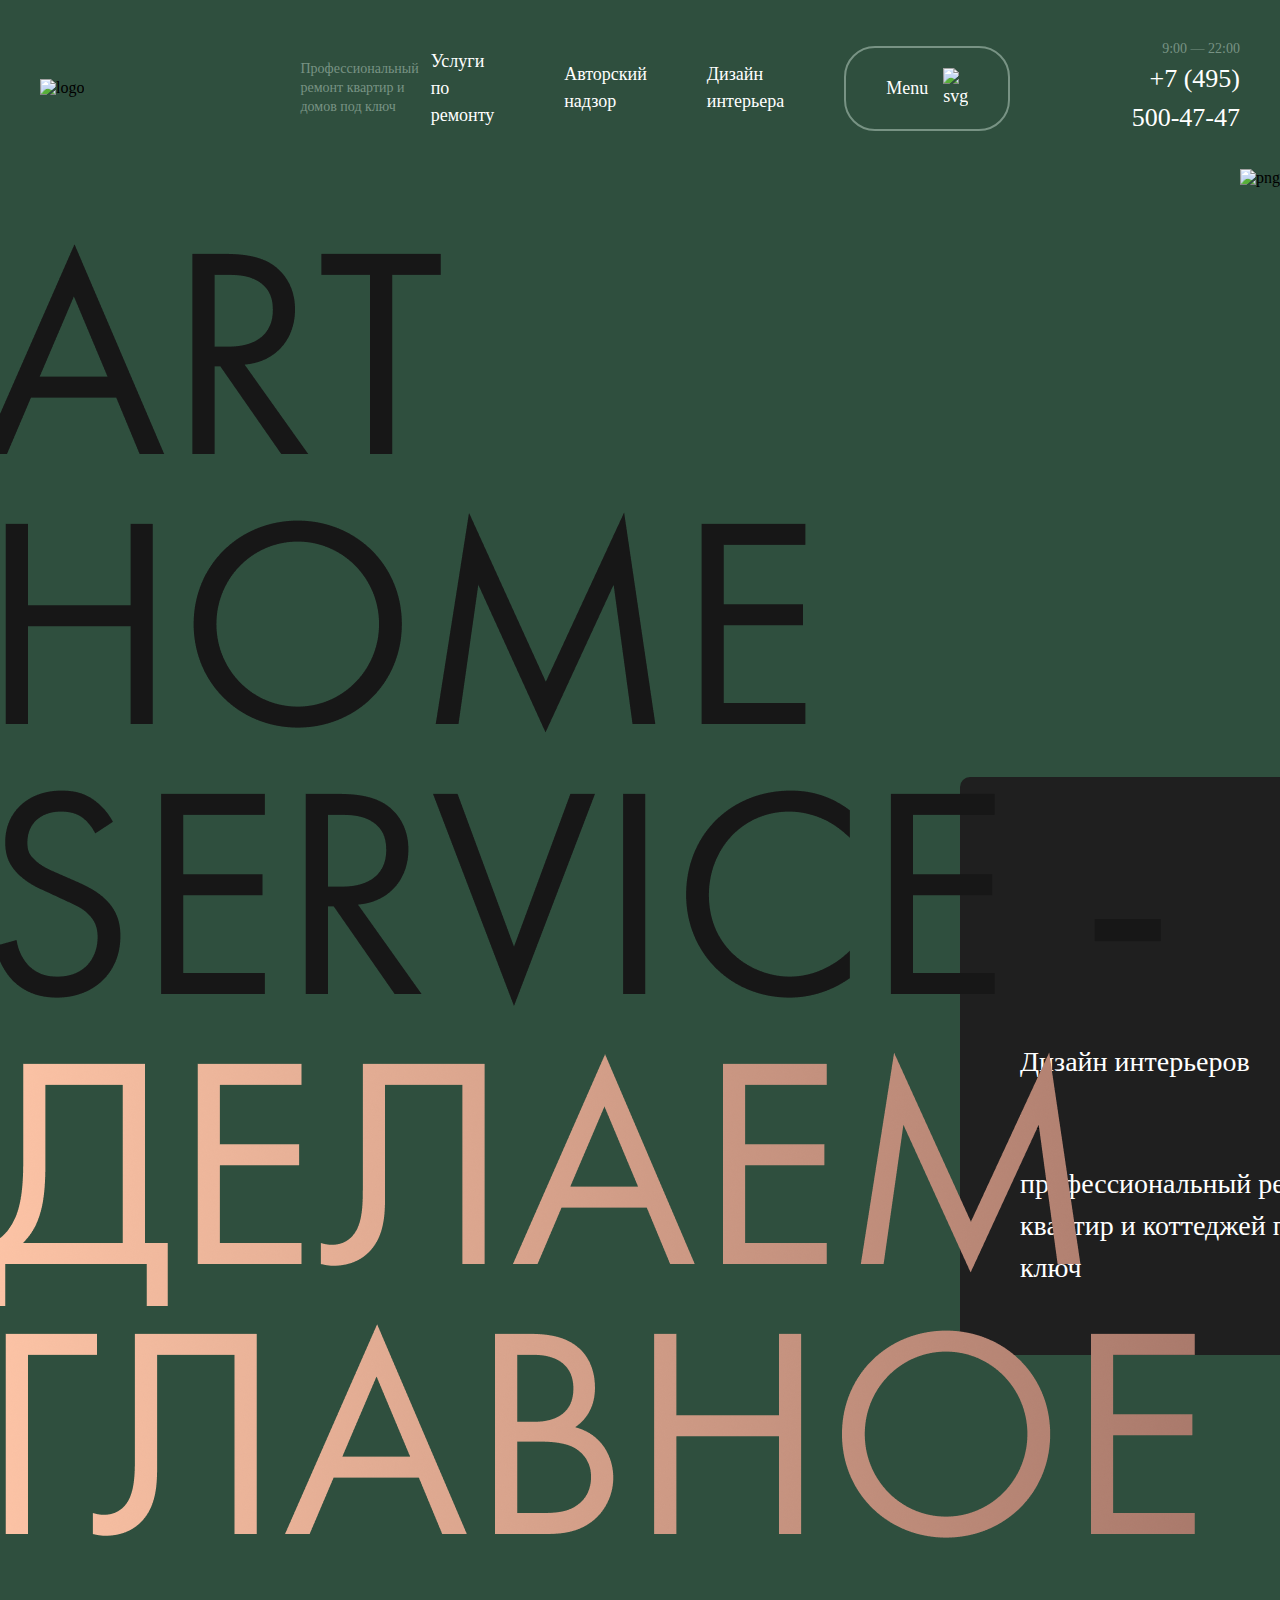
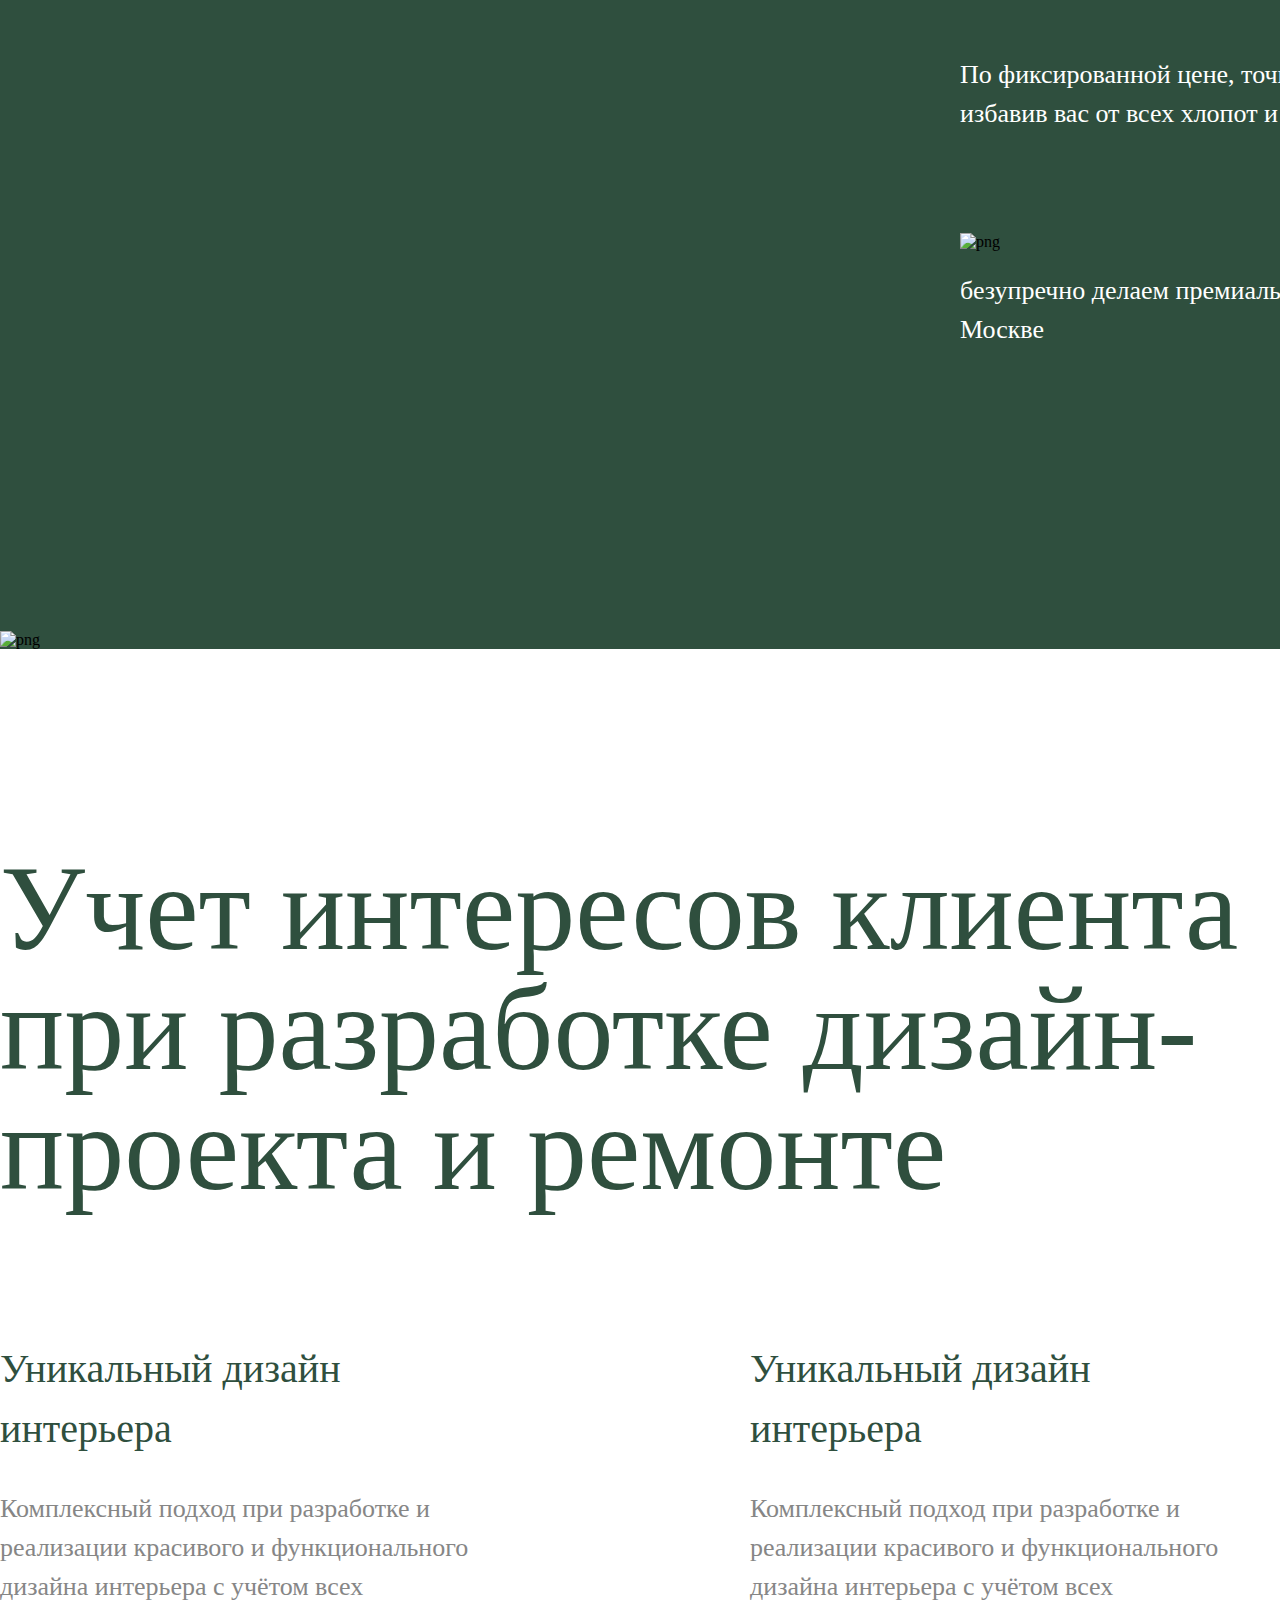
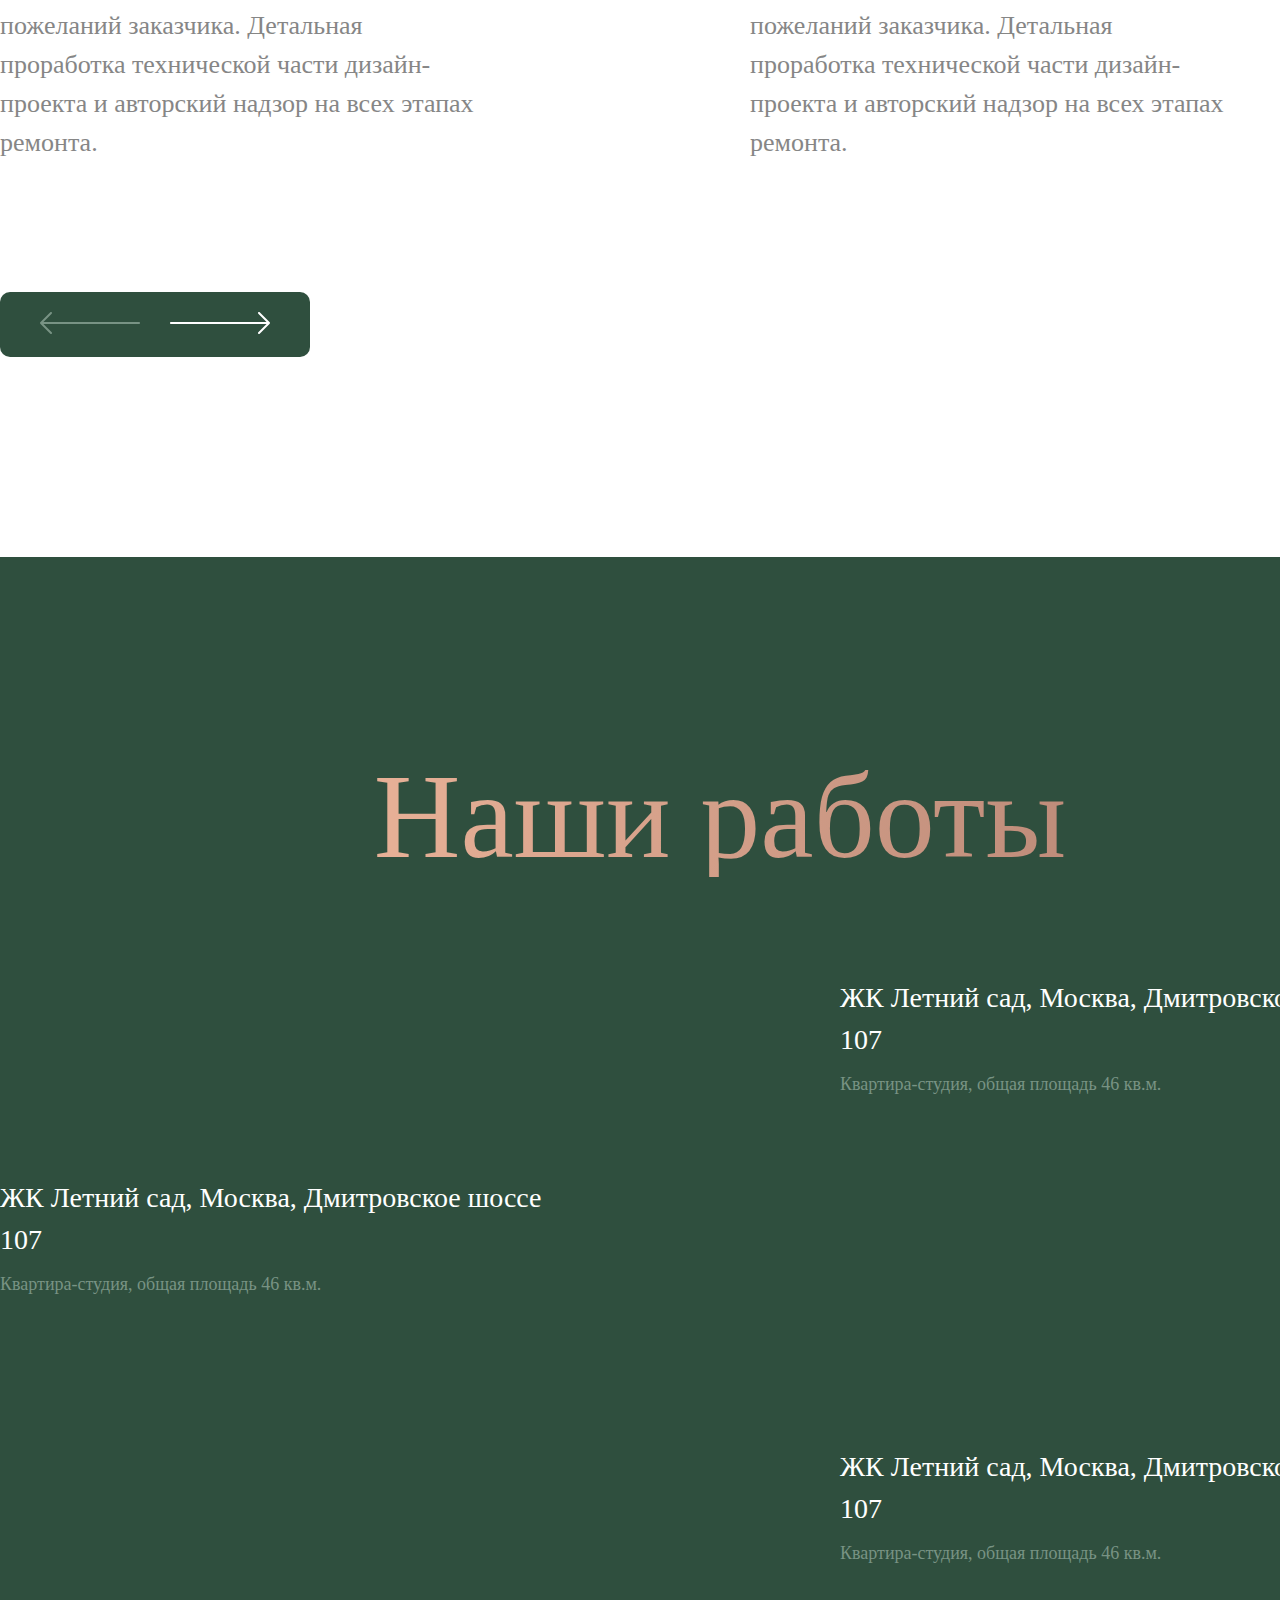
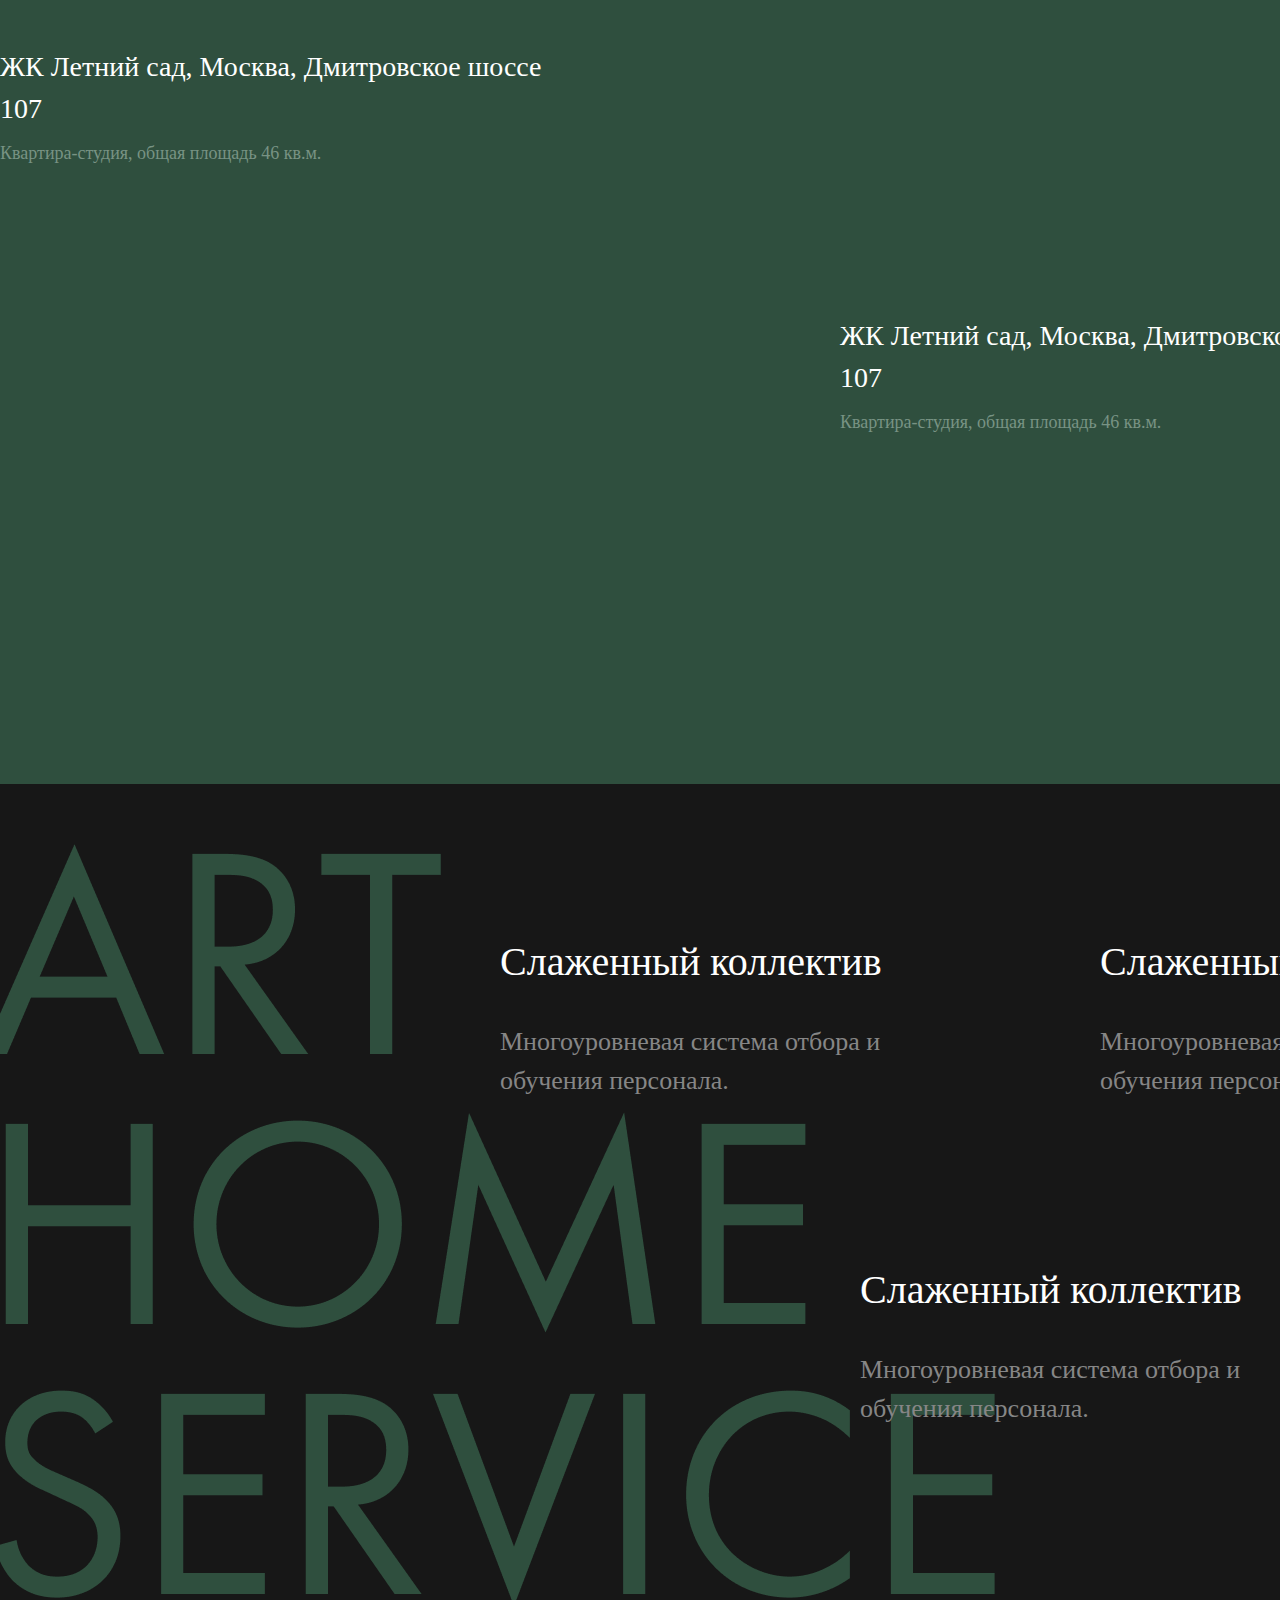
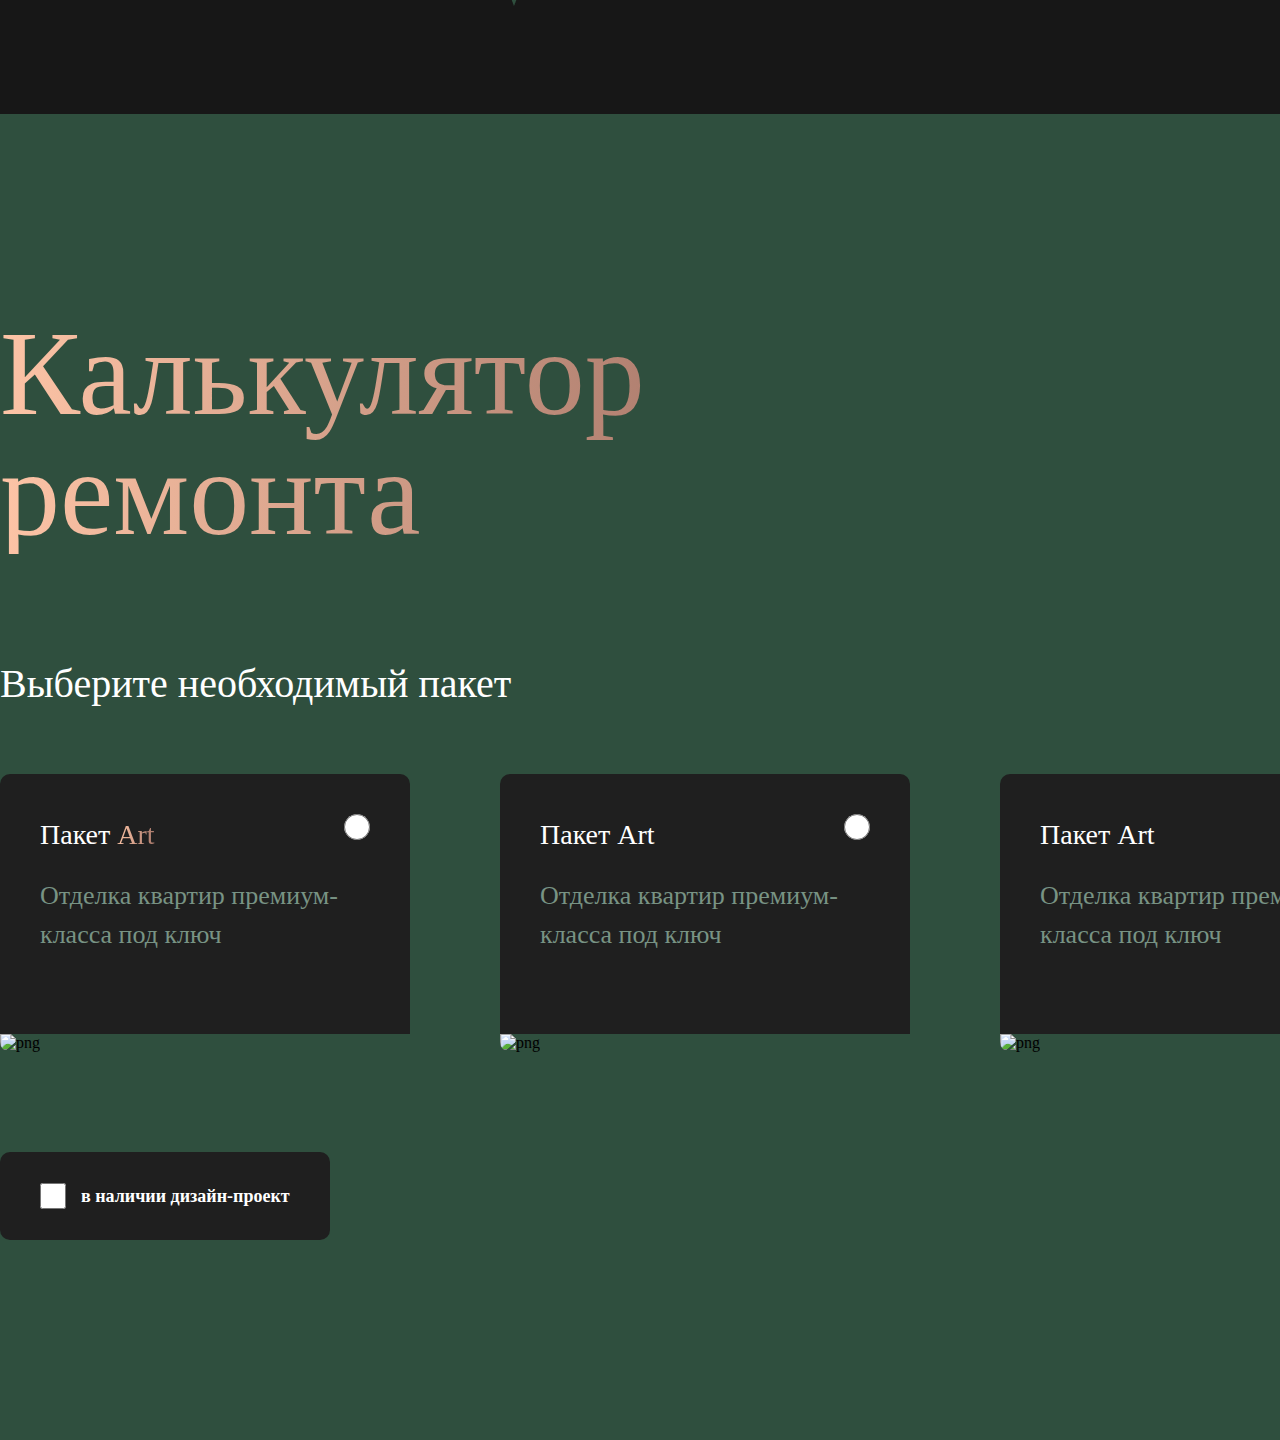
==== commit ee913d05: "feat: add calc section" ====
--- a/index.html
+++ b/index.html
@@ -215,6 +215,61 @@
             </div>
 
         </section>
+
+        <section class="calc">
+            <img src="./images/table.png" class="position-bg" alt="">
+            <div class="container">
+                <h2 class="section-title-gradient col-6">Калькулятор ремонта</h2>
+
+                <div class="choose-pocket">
+                    <h4 class="pocket-title">Выберите необходимый пакет</h4>
+
+                    <div class="pocket-cards">
+                        <div class="pocket-card">
+                            <div class="card-top">
+                                <p class="card-choose">
+                                    <span>Пакет <span>Art</span></span>
+                                    <input type="radio">
+                                </p>
+                                <p class="card-description">Отделка квартир премиум-класса под ключ</p>
+                            </div>
+                            <div class="card-bottom">
+                                <img src="./images/IMGP0422 2.png" alt="png">
+                            </div>
+                        </div>
+                        <div class="pocket-card">
+                            <div class="card-top">
+                                <p class="card-choose">
+                                    <span>Пакет Art</span>
+                                    <input type="radio">
+                                </p>
+                                <p class="card-description">Отделка квартир премиум-класса под ключ</p>
+                            </div>
+                            <div class="card-bottom">
+                                <img src="./images/IMGP0422 2.png" alt="png">
+                            </div>
+                        </div>
+                        <div class="pocket-card">
+                            <div class="card-top">
+                                <p class="card-choose">
+                                    <span>Пакет Art</span>
+                                    <input type="radio">
+                                </p>
+                                <p class="card-description">Отделка квартир премиум-класса под ключ</p>
+                            </div>
+                            <div class="card-bottom">
+                                <img src="./images/IMGP0422 2.png" alt="png">
+                            </div>
+                        </div>
+                    </div>
+
+                    <button class="button-cash">
+                        <input id="checkbox" type="checkbox">
+                        <label for="checkbox">в наличии дизайн-проект</label>
+                    </button>
+                </div>
+            </div>
+        </section>
         
     </main>
 
--- a/style/style.css
+++ b/style/style.css
@@ -254,4 +254,122 @@
     text-align: left;
 
     color: var(--color-gray);
+}
+
+/* ==================== calc */
+
+.calc {
+    padding: 200px 0;
+    background-color: var(--color-green);
+    position: relative;
+}
+
+.calc .position-bg {
+    position: absolute;
+    right: 0;
+    top: 194px;
+}
+
+.calc .section-title-gradient {
+    text-align: left;
+}
+
+.calc .choose-pocket {
+    margin-top: 100px;
+}
+
+.calc .choose-pocket .pocket-title {
+    font-family: Futura PT;
+    font-size: 40px;
+    font-weight: 400;
+    line-height: 60px;
+    text-align: left;
+
+    color: var(--color-white);
+    margin-bottom: 60px;
+}
+
+.calc .choose-pocket .pocket-cards {
+    display: flex;
+    align-items: center;
+    gap: 90px;
+}
+
+.calc .choose-pocket .pocket-cards .pocket-card {
+    width: 410px;
+    border-radius: 10px;
+    overflow: hidden;
+}
+
+.calc .choose-pocket .pocket-cards .pocket-card .card-top {
+    padding: 40px 40px 80px;
+    background-color: var(--color-dark2);
+    background-image: url(../images/card-bg.png);
+}
+
+.calc .choose-pocket .pocket-cards .pocket-card .card-top .card-choose {
+    display: flex;
+    justify-content: space-between;
+    margin-bottom: 20px;
+}
+
+.calc .choose-pocket .pocket-cards .pocket-card .card-top .card-choose span {
+    font-family: Futura PT;
+    font-size: 28px;
+    font-weight: 400;
+    line-height: 42px;
+    text-align: left;
+
+    color: var(--color-white);
+}
+.calc .choose-pocket .pocket-cards .pocket-card .card-top .card-choose span span {
+    background: linear-gradient(90deg, #FDC4A6 0%, #A9796B 100%);
+    -webkit-background-clip: text;
+    -webkit-text-fill-color: transparent;
+}
+
+.calc .choose-pocket .pocket-cards .pocket-card .card-top .card-choose input {
+    width: 26px;
+    height: 26px;
+
+    accent-color: var(--color-green-light);
+}
+
+.calc .choose-pocket .pocket-cards .pocket-card .card-top .card-description {
+    font-family: Futura PT;
+    font-size: 26px;
+    font-weight: 400;
+    line-height: 39px;
+    text-align: left;
+
+    color: var(--color-green-light);
+}
+
+.calc .choose-pocket .button-cash {
+    padding: 31px 40px;
+    margin-top: 100px;
+    border-radius: 10px;
+    background-color: var(--color-dark2);
+    border: none;
+    display: flex;
+    align-items: center;
+    gap: 15px;
+}
+
+.calc .choose-pocket .button-cash input {
+    width: 26px;
+    height: 26px;
+    border-radius: 3px;
+    background: linear-gradient(90deg, #FDC4A6 0%, #A9796B 100%);
+
+}
+
+.calc .choose-pocket .button-cash label {
+    font-family: Futura PT;
+    font-size: 18px;
+    font-weight: 600;
+    line-height: 24.3px;
+    text-align: left;
+    color: var(--color-white);
+
 }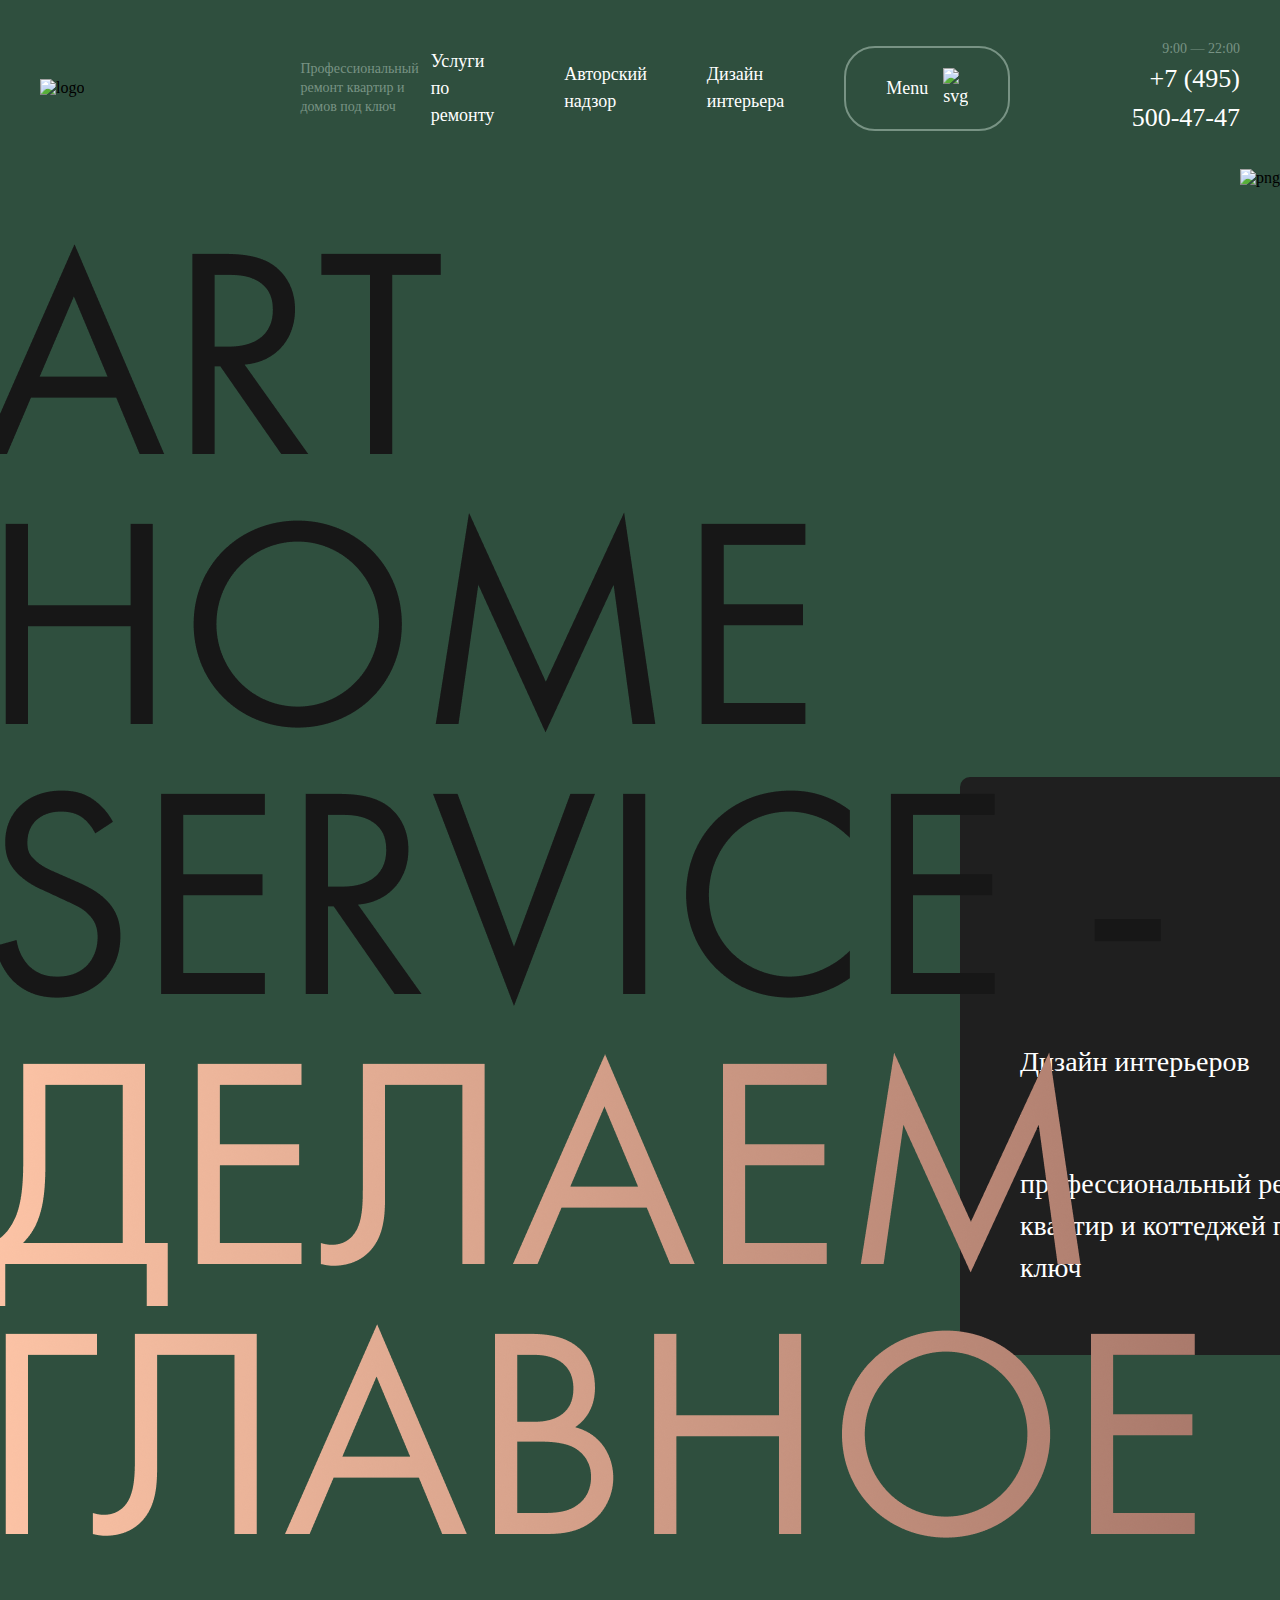
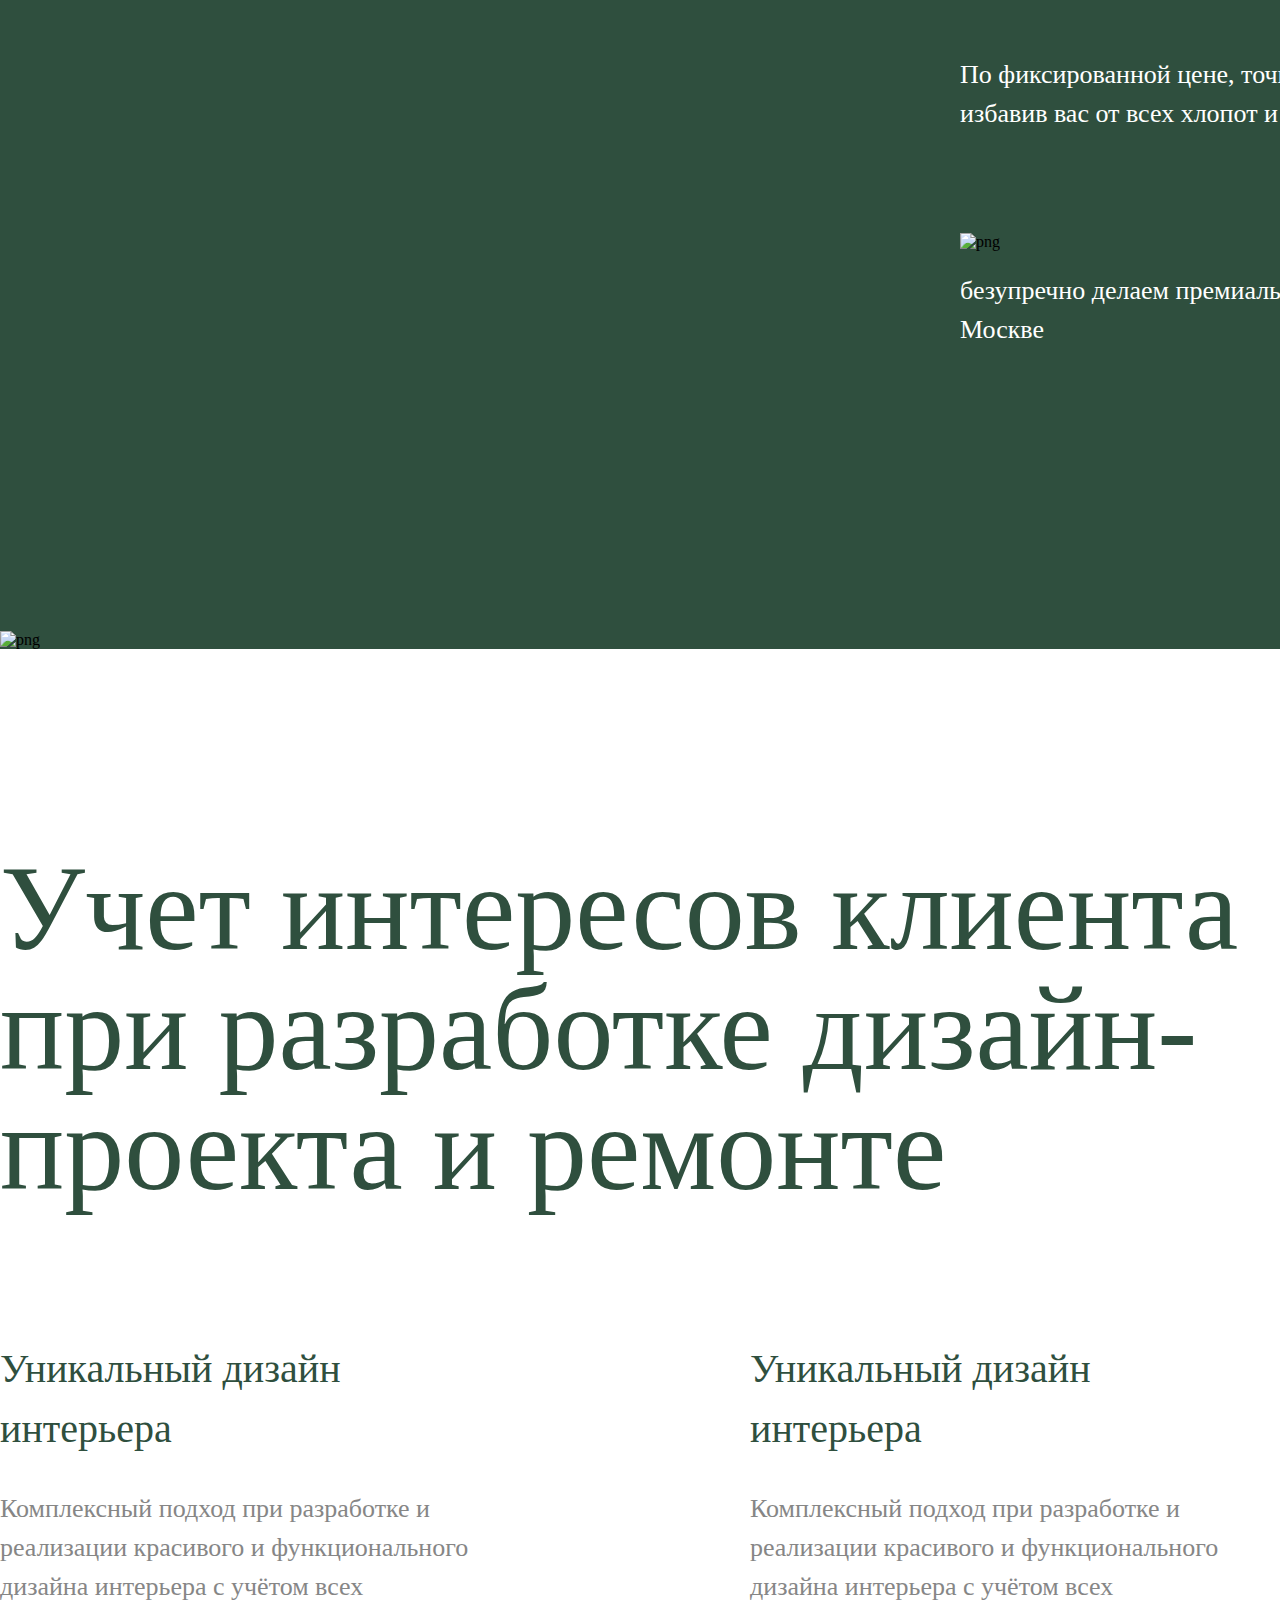
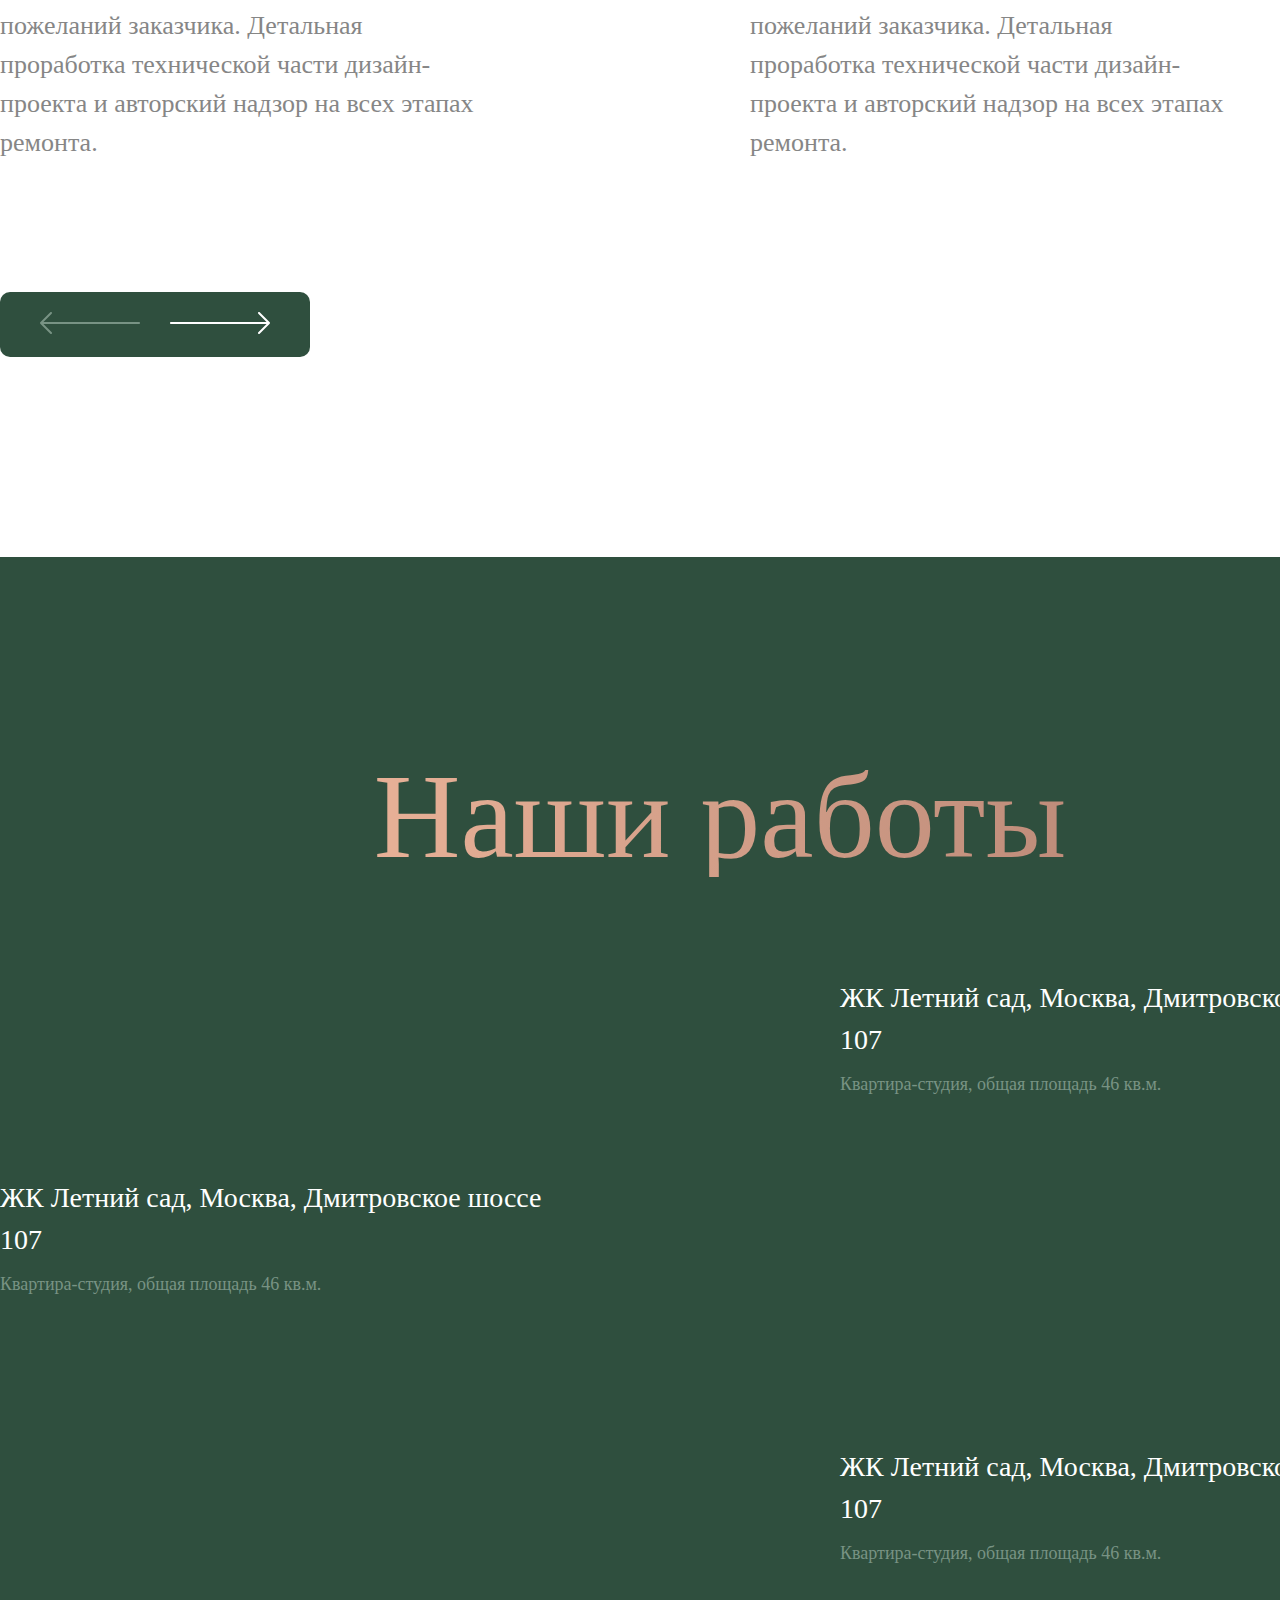
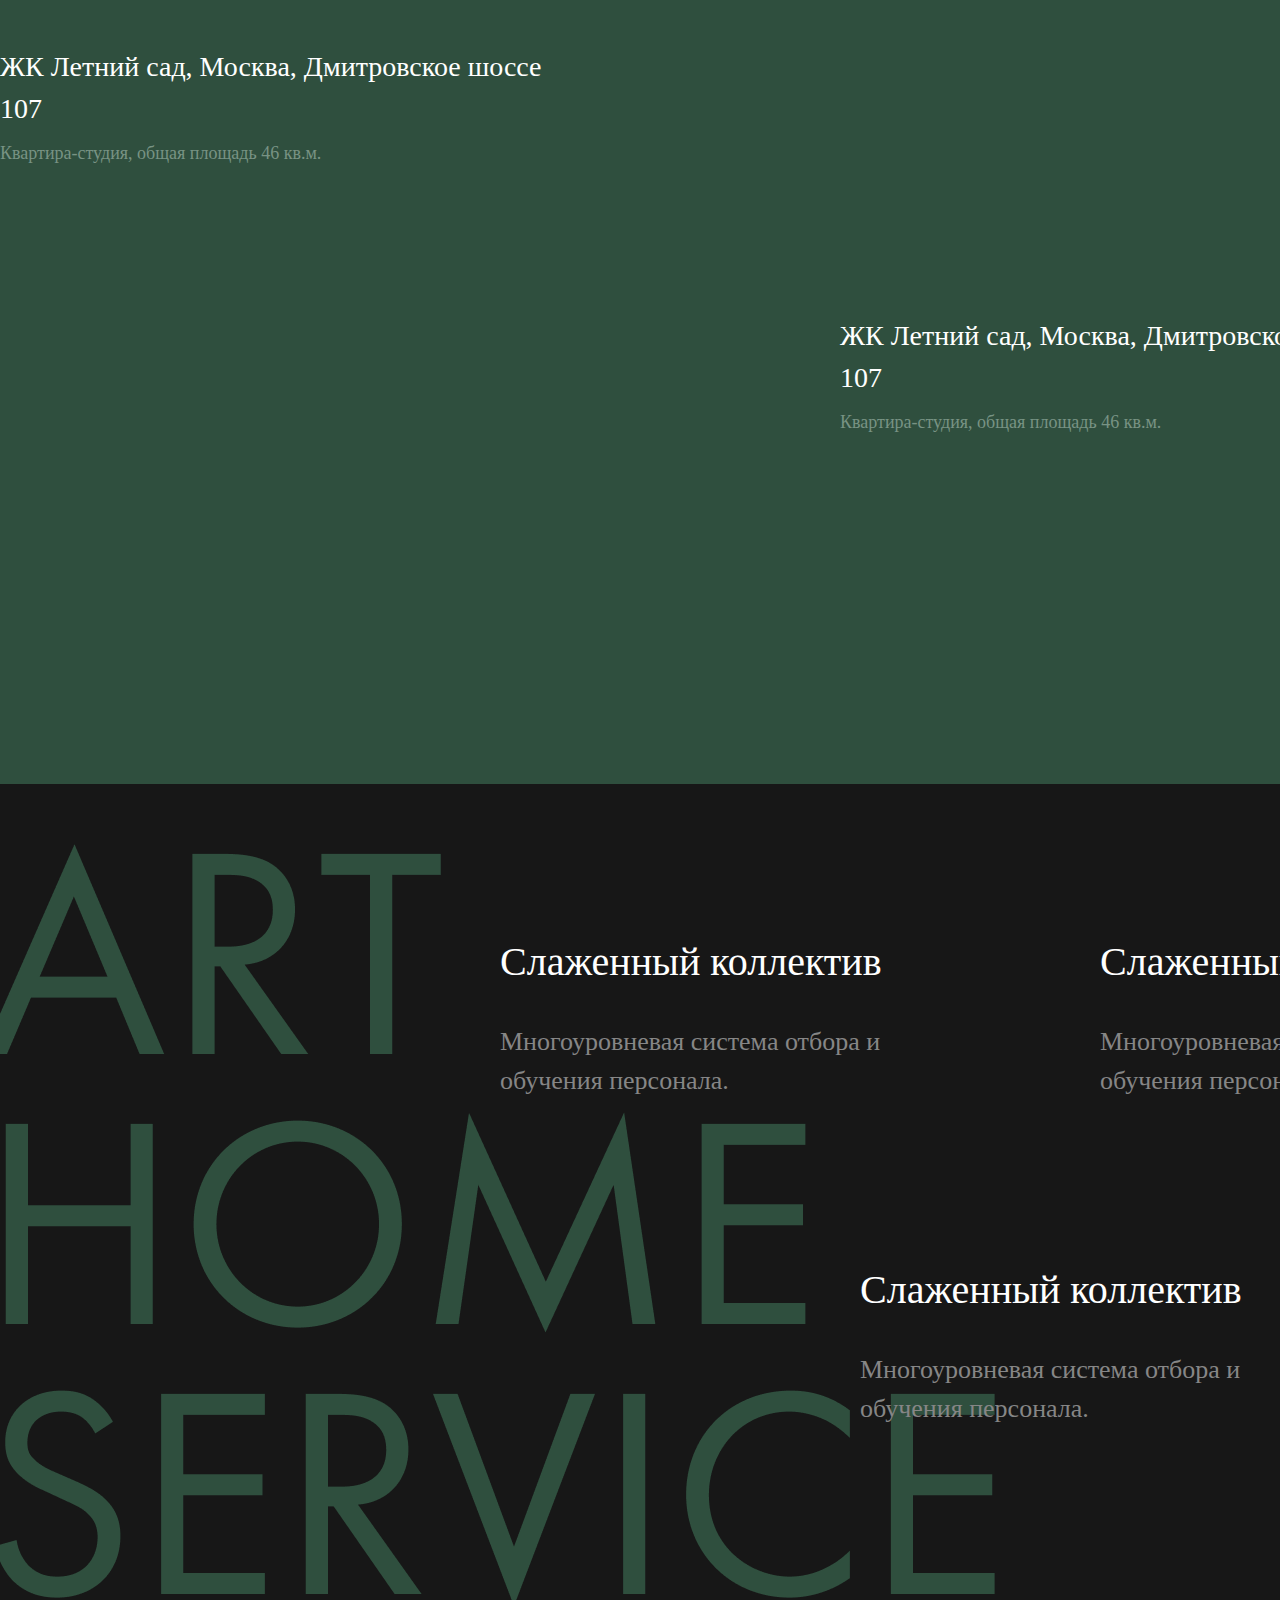
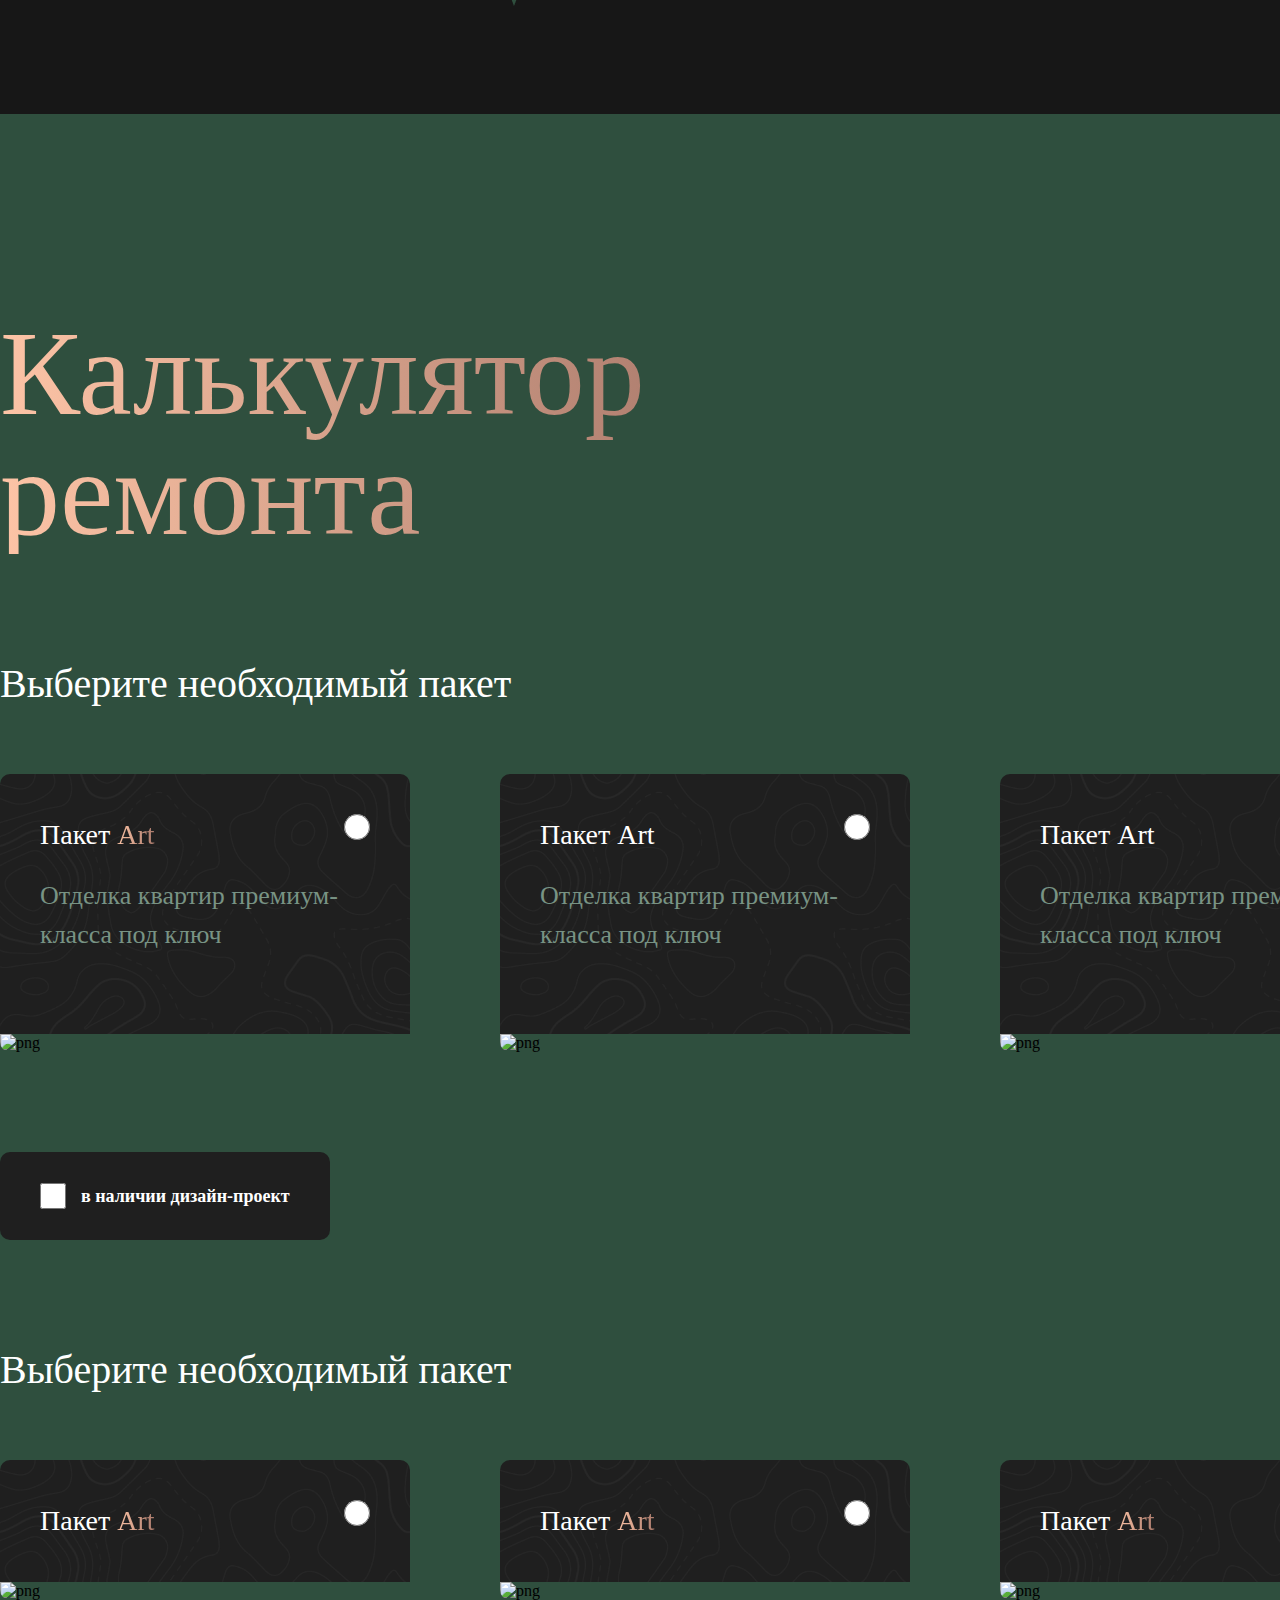
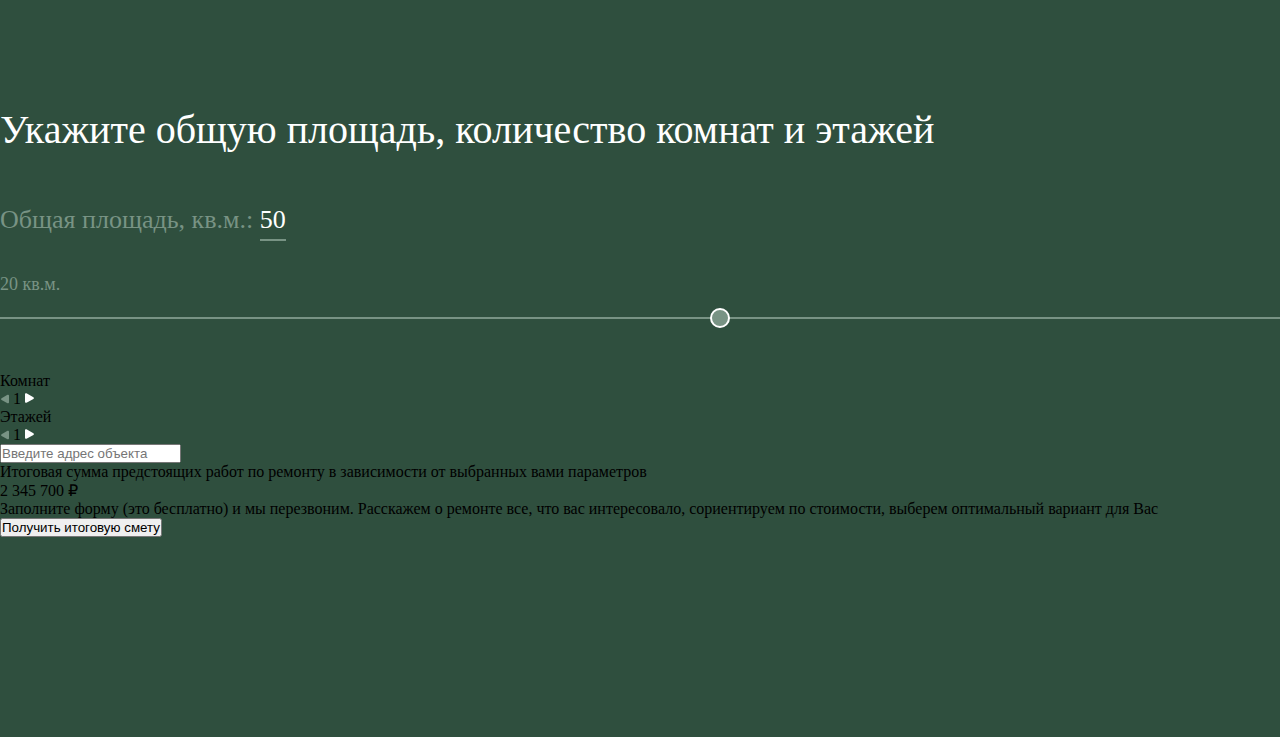
==== commit fb734a85: "feat: add inputs" ====
--- a/index.html
+++ b/index.html
@@ -1,5 +1,6 @@
 <!DOCTYPE html>
 <html lang="en">
+
 <head>
     <meta charset="UTF-8">
     <meta name="viewport" content="width=device-width, initial-scale=1.0">
@@ -7,6 +8,7 @@
     <link rel="stylesheet" href="./style/style.css">
     <title>Art Home</title>
 </head>
+
 <body>
 
     <header>
@@ -24,7 +26,8 @@
                         <li class="nav-item"><a href="#!">Дизайн интерьера</a></li>
                     </ul>
 
-                    <button class="navbar-menu-btn full-flex">Menu <img src="./images/svg/IconInterface.svg" alt="svg"></button>
+                    <button class="navbar-menu-btn full-flex">Menu <img src="./images/svg/IconInterface.svg"
+                            alt="svg"></button>
 
                     <a href="#!" class="number">
                         <span class="number-time">9:00 — 22:00</span>
@@ -44,12 +47,12 @@
                 </div>
                 <div class="hero-bottom">
                     <p class="hero-bottom-text">
-                        По фиксированной цене, точно в срок и избавив вас от всех хлопот и стрессов. 
+                        По фиксированной цене, точно в срок и избавив вас от всех хлопот и стрессов.
                     </p>
-    
+
                     <img src="./images/_15 лет.png" alt="png">
                     <p class="hero-bottom-text">
-                        безупречно делаем премиальный ремонт в Москве 
+                        безупречно делаем премиальный ремонт в Москве
                     </p>
                 </div>
             </div>
@@ -66,20 +69,27 @@
     <main>
         <section class="advertisement">
             <div class="container">
-                <h2 class="advert-title section-title-green">Учет интересов клиента при разработке дизайн-проекта и ремонте</h2>
+                <h2 class="advert-title section-title-green">Учет интересов клиента при разработке дизайн-проекта и
+                    ремонте</h2>
                 <div class="row">
                     <div class="col-4">
                         <div class="card">
                             <img src="./images/design.png" alt="">
                             <h3 class="card-title">Уникальный дизайн интерьера</h3>
-                            <p class="card-description">Комплексный подход при разработке и реализации красивого и функционального дизайна интерьера с учётом всех пожеланий заказчика. Детальная проработка технической части дизайн-проекта и авторский надзор на всех этапах ремонта.</p>
+                            <p class="card-description">Комплексный подход при разработке и реализации красивого и
+                                функционального дизайна интерьера с учётом всех пожеланий заказчика. Детальная
+                                проработка технической части дизайн-проекта и авторский надзор на всех этапах ремонта.
+                            </p>
                         </div>
                     </div>
                     <div class="col-4">
                         <div class="card">
                             <img src="./images/design.png" alt="">
                             <h3 class="card-title">Уникальный дизайн интерьера</h3>
-                            <p class="card-description">Комплексный подход при разработке и реализации красивого и функционального дизайна интерьера с учётом всех пожеланий заказчика. Детальная проработка технической части дизайн-проекта и авторский надзор на всех этапах ремонта.</p>
+                            <p class="card-description">Комплексный подход при разработке и реализации красивого и
+                                функционального дизайна интерьера с учётом всех пожеланий заказчика. Детальная
+                                проработка технической части дизайн-проекта и авторский надзор на всех этапах ремонта.
+                            </p>
                         </div>
                     </div>
                 </div>
@@ -192,26 +202,30 @@
                         <div class="slider-list list-top">
                             <div class="slider-card">
                                 <h3 class="slider-card-title">Слаженный коллектив</h3>
-                                <p class="slider-card-description">Многоуровневая система отбора и обучения персонала.</p>
+                                <p class="slider-card-description">Многоуровневая система отбора и обучения персонала.
+                                </p>
                             </div>
                             <div class="slider-card">
                                 <h3 class="slider-card-title">Слаженный коллектив</h3>
-                                <p class="slider-card-description">Многоуровневая система отбора и обучения персонала.</p>
+                                <p class="slider-card-description">Многоуровневая система отбора и обучения персонала.
+                                </p>
                             </div>
                         </div>
                         <div class="slider-list list-bottom">
                             <div class="slider-card">
                                 <h3 class="slider-card-title">Слаженный коллектив</h3>
-                                <p class="slider-card-description">Многоуровневая система отбора и обучения персонала.</p>
+                                <p class="slider-card-description">Многоуровневая система отбора и обучения персонала.
+                                </p>
                             </div>
                             <div class="slider-card">
                                 <h3 class="slider-card-title">Слаженный коллектив</h3>
-                                <p class="slider-card-description">Многоуровневая система отбора и обучения персонала.</p>
-                            </div>
-                        </div>
-                    </div>
-                </div>
-    
+                                <p class="slider-card-description">Многоуровневая система отбора и обучения персонала.
+                                </p>
+                            </div>
+                        </div>
+                    </div>
+                </div>
+
             </div>
 
         </section>
@@ -268,11 +282,102 @@
                         <label for="checkbox">в наличии дизайн-проект</label>
                     </button>
                 </div>
+
+                <div class="choose-pocket pocket-bottom-cards">
+                    <h4 class="pocket-title">Выберите необходимый пакет</h4>
+
+                    <div class="pocket-cards">
+                        <div class="pocket-card">
+                            <div class="card-top">
+                                <p class="card-choose">
+                                    <span>Пакет <span>Art</span></span>
+                                    <input type="radio">
+                                </p>
+                            </div>
+                            <div class="card-bottom">
+                                <img src="./images/IMGP0422 2.png" alt="png">
+                            </div>
+                        </div>
+                        <div class="pocket-card">
+                            <div class="card-top">
+                                <p class="card-choose">
+                                    <span>Пакет <span>Art</span></span>
+                                    <input type="radio">
+                                </p>
+                            </div>
+                            <div class="card-bottom">
+                                <img src="./images/IMGP0422 2.png" alt="png">
+                            </div>
+                        </div>
+                        <div class="pocket-card">
+                            <div class="card-top">
+                                <p class="card-choose">
+                                    <span>Пакет <span>Art</span></span>
+                                    <input type="radio">
+                                </p>
+                            </div>
+                            <div class="card-bottom">
+                                <img src="./images/IMGP0422 2.png" alt="png">
+                            </div>
+                        </div>
+                    </div>
+                </div>
+
+                <div class="number-rooms">
+                    <h2 class="number-rooms-title">Укажите общую площадь, количество комнат и этажей</h2>
+
+                    <p class="total-area">Общая площадь, кв.м.: <span>50</span></p>
+
+                    <div class="inputs">
+                        <label for="range" class="inputs-range">
+                            <span class="min">20 кв.м.</span>
+                            <span class="max">300 кв.м.</span>
+                        </label>
+
+                        <div class="range-input">
+                            <input type="range" id="range">
+                        </div>
+                    </div>
+
+                    <div class="room-floors">
+                        <div class="room">
+                            <label for="room">Комнат</label>
+                            <div class="input">
+                                <span><img src="./images/svg/prev.svg" alt=""></span>
+                                <span>1</span>
+                                <span><img src="./images/svg/next.svg" alt=""></span>
+                            </div>
+                        </div>
+                        <div class="floor">
+                            <label for="floor">Этажей</label>
+                            <div class="input">
+                                <span><img src="./images/svg/prev.svg" alt=""></span>
+                                <span>1</span>
+                                <span><img src="./images/svg/next.svg" alt=""></span>
+                            </div>
+                        </div>
+                    </div>
+
+
+                    <div class="adress-input">
+                        <input type="text" placeholder="Введите адрес объекта">
+                    </div>
+
+                    <div class="summery">
+                        <p class="summery-text">Итоговая сумма предстоящих работ по ремонту в зависимости от выбранных вами параметров</p>
+                        <span class="summery-price">2 345 700 ₽</span>
+                    </div>
+
+                    <p class="warning">Заполните форму (это бесплатно) и мы перезвоним. Расскажем о ремонте все, что вас интересовало, сориентируем по стоимости, выберем оптимальный вариант для Вас</p>
+
+                    <button class="get-total">Получить итоговую смету</button>
+                </div>
             </div>
         </section>
-        
+
     </main>
 
-    
+
 </body>
+
 </html>--- a/style/style.css
+++ b/style/style.css
@@ -128,6 +128,7 @@
     border-bottom-right-radius: 10px;
     padding-left: 15px;
 }
+
 .advertisement .buttons .next {
     border-top-left-radius: 10px;
     border-bottom-left-radius: 10px;
@@ -141,7 +142,7 @@
     padding: 200px 0;
 }
 
-.out-work .section-title-gradient{ 
+.out-work .section-title-gradient {
     margin-bottom: 100px;
 }
 
@@ -162,7 +163,7 @@
     padding-top: 200px;
 }
 
-.out-work .out-work-content .content-card .card-title{
+.out-work .out-work-content .content-card .card-title {
     font-family: Futura PT;
     font-size: 28px;
     font-weight: 400;
@@ -172,13 +173,13 @@
     margin-bottom: 10px;
 }
 
-.out-work .out-work-content .content-card .card-description{
+.out-work .out-work-content .content-card .card-description {
     font-family: Futura PT;
     font-size: 18px;
     font-weight: 400;
     line-height: 27px;
     text-align: left;
-    
+
     color: var(--color-green-light);
     margin-bottom: 30px;
 }
@@ -231,7 +232,7 @@
     padding-left: 360px;
 }
 
-.slider .position-slider .slider-list .slider-card{
+.slider .position-slider .slider-list .slider-card {
     width: 450px;
 }
 
@@ -307,12 +308,20 @@
     background-image: url(../images/card-bg.png);
 }
 
+.calc .pocket-bottom-cards .pocket-cards .pocket-card .card-top {
+    padding: 40px;
+}
+
 .calc .choose-pocket .pocket-cards .pocket-card .card-top .card-choose {
     display: flex;
     justify-content: space-between;
     margin-bottom: 20px;
 }
 
+.calc .pocket-bottom-cards .pocket-cards .pocket-card .card-top .card-choose {
+    margin-bottom: 0;
+}
+
 .calc .choose-pocket .pocket-cards .pocket-card .card-top .card-choose span {
     font-family: Futura PT;
     font-size: 28px;
@@ -322,6 +331,7 @@
 
     color: var(--color-white);
 }
+
 .calc .choose-pocket .pocket-cards .pocket-card .card-top .card-choose span span {
     background: linear-gradient(90deg, #FDC4A6 0%, #A9796B 100%);
     -webkit-background-clip: text;
@@ -372,4 +382,86 @@
     text-align: left;
     color: var(--color-white);
 
+}
+
+.calc .number-rooms {
+    margin-top: 100px;
+}
+
+.calc .number-rooms .number-rooms-title {
+    font-family: Futura PT;
+    font-size: 40px;
+    font-weight: 400;
+    line-height: 60px;
+    text-align: left;
+    color: var(--color-white);
+    margin-bottom: 40px;
+}
+
+.calc .number-rooms .total-area {
+    font-family: Futura PT;
+    font-size: 26px;
+    font-weight: 400;
+    line-height: 39px;
+    text-align: left;
+    color: var(--color-green-light);
+    margin-bottom: 30px;
+}
+
+.calc .number-rooms .total-area span {
+    color: var(--color-white);
+    display: inline-flex;
+    flex-direction: column;
+}
+
+.calc .number-rooms .total-area span::after {
+    content: "";
+    width: 100%;
+    height: 2px;
+    background-color: var(--color-green-light);
+}
+
+.calc .number-rooms .inputs {
+    margin-bottom: 40px;
+}
+
+.calc .number-rooms .inputs .inputs-range {
+    display: flex;
+    justify-content: space-between;
+
+    font-family: Futura PT;
+    font-size: 18px;
+    font-weight: 400;
+    line-height: 27px;
+    text-align: left;
+    color: var(--color-green-light);
+    margin-bottom: 10px;
+}
+
+.calc .number-rooms .inputs .range-input {
+    width: 100%;
+}
+
+.calc .number-rooms .inputs .range-input input {
+    width: 100%;
+    height: 20px;
+    appearance: none;
+    -webkit-appearance: none;
+    background-color: transparent;
+}
+
+.calc .number-rooms .inputs .range-input input::-webkit-slider-runnable-track {
+    height: 2px;
+    background-color: var(--color-green-light);
+}
+
+.calc .number-rooms .inputs .range-input input::-webkit-slider-thumb {
+    appearance: none;
+    -webkit-appearance: none;
+    background-color: var(--color-green-light);
+    width: 20px;
+    height: 20px;
+    border: 2px solid var(--color-white);
+    border-radius: 50%;
+    margin-top: -9px;
 }